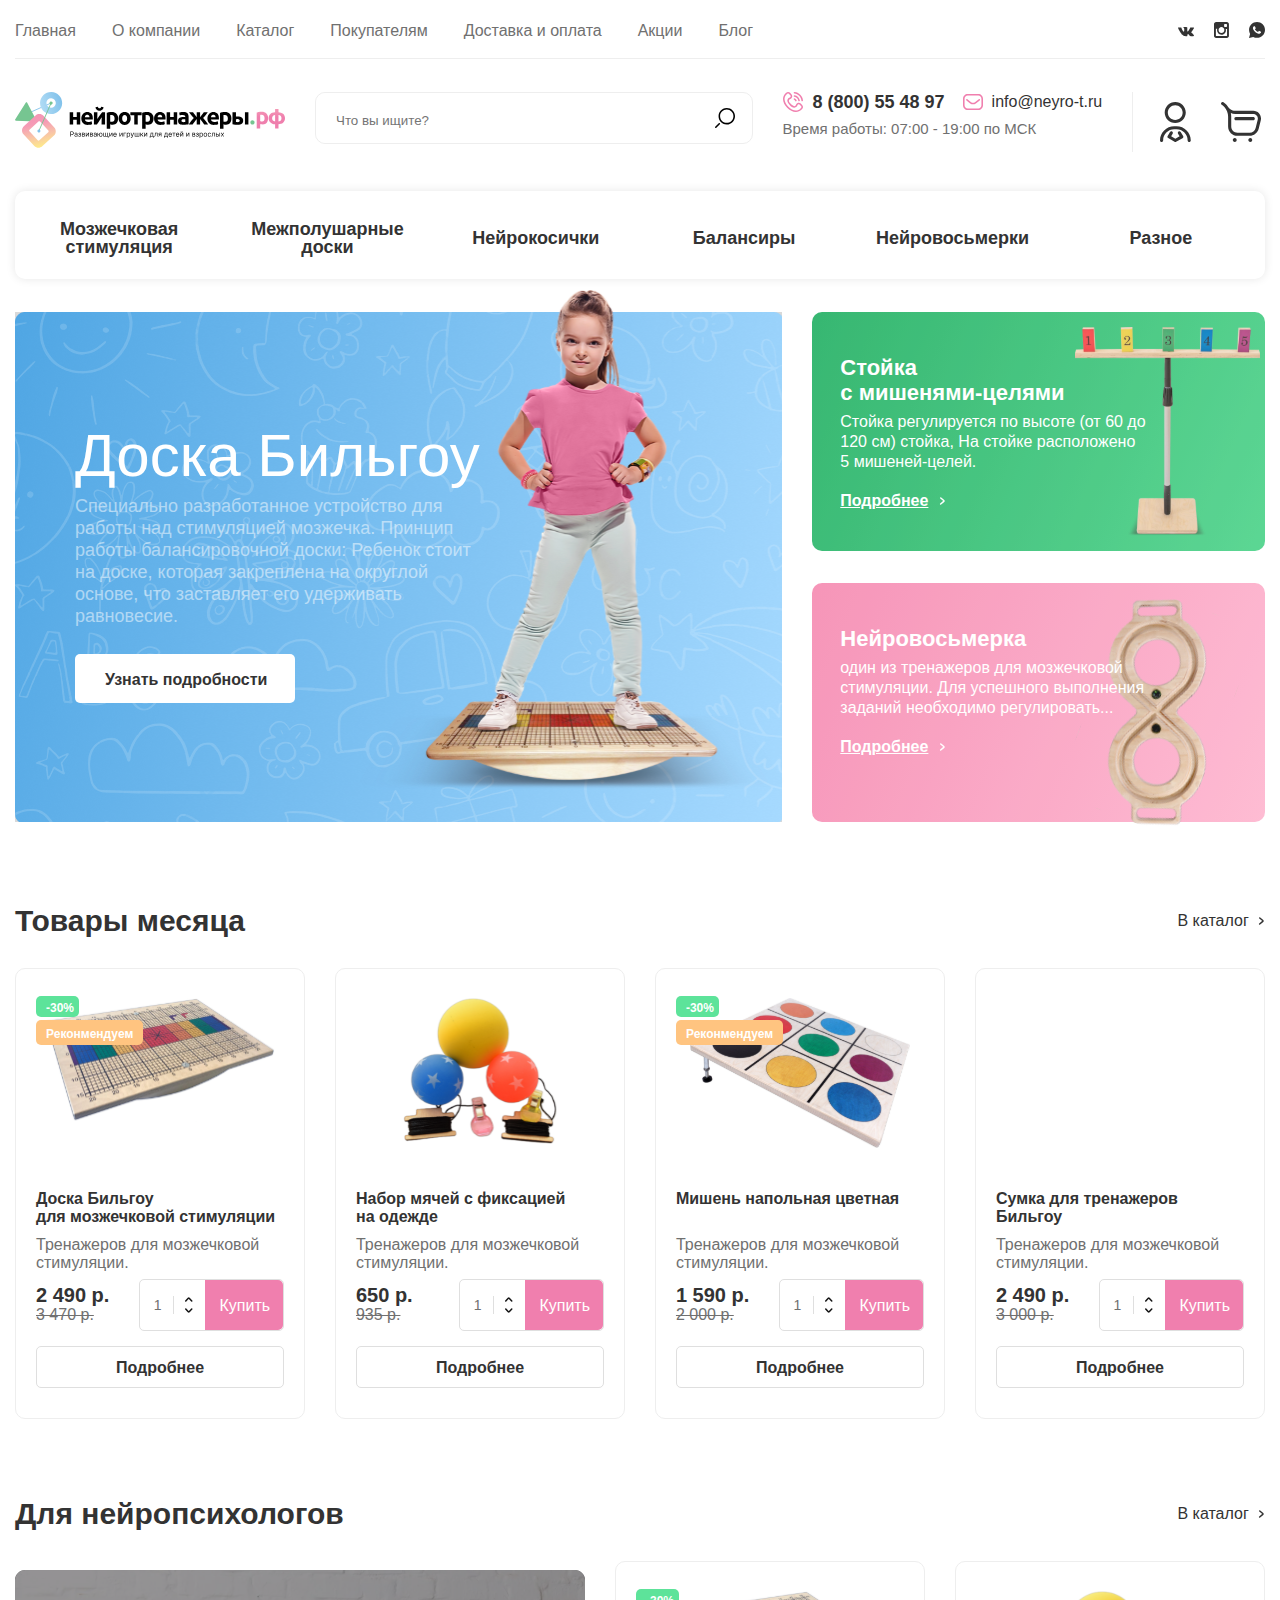
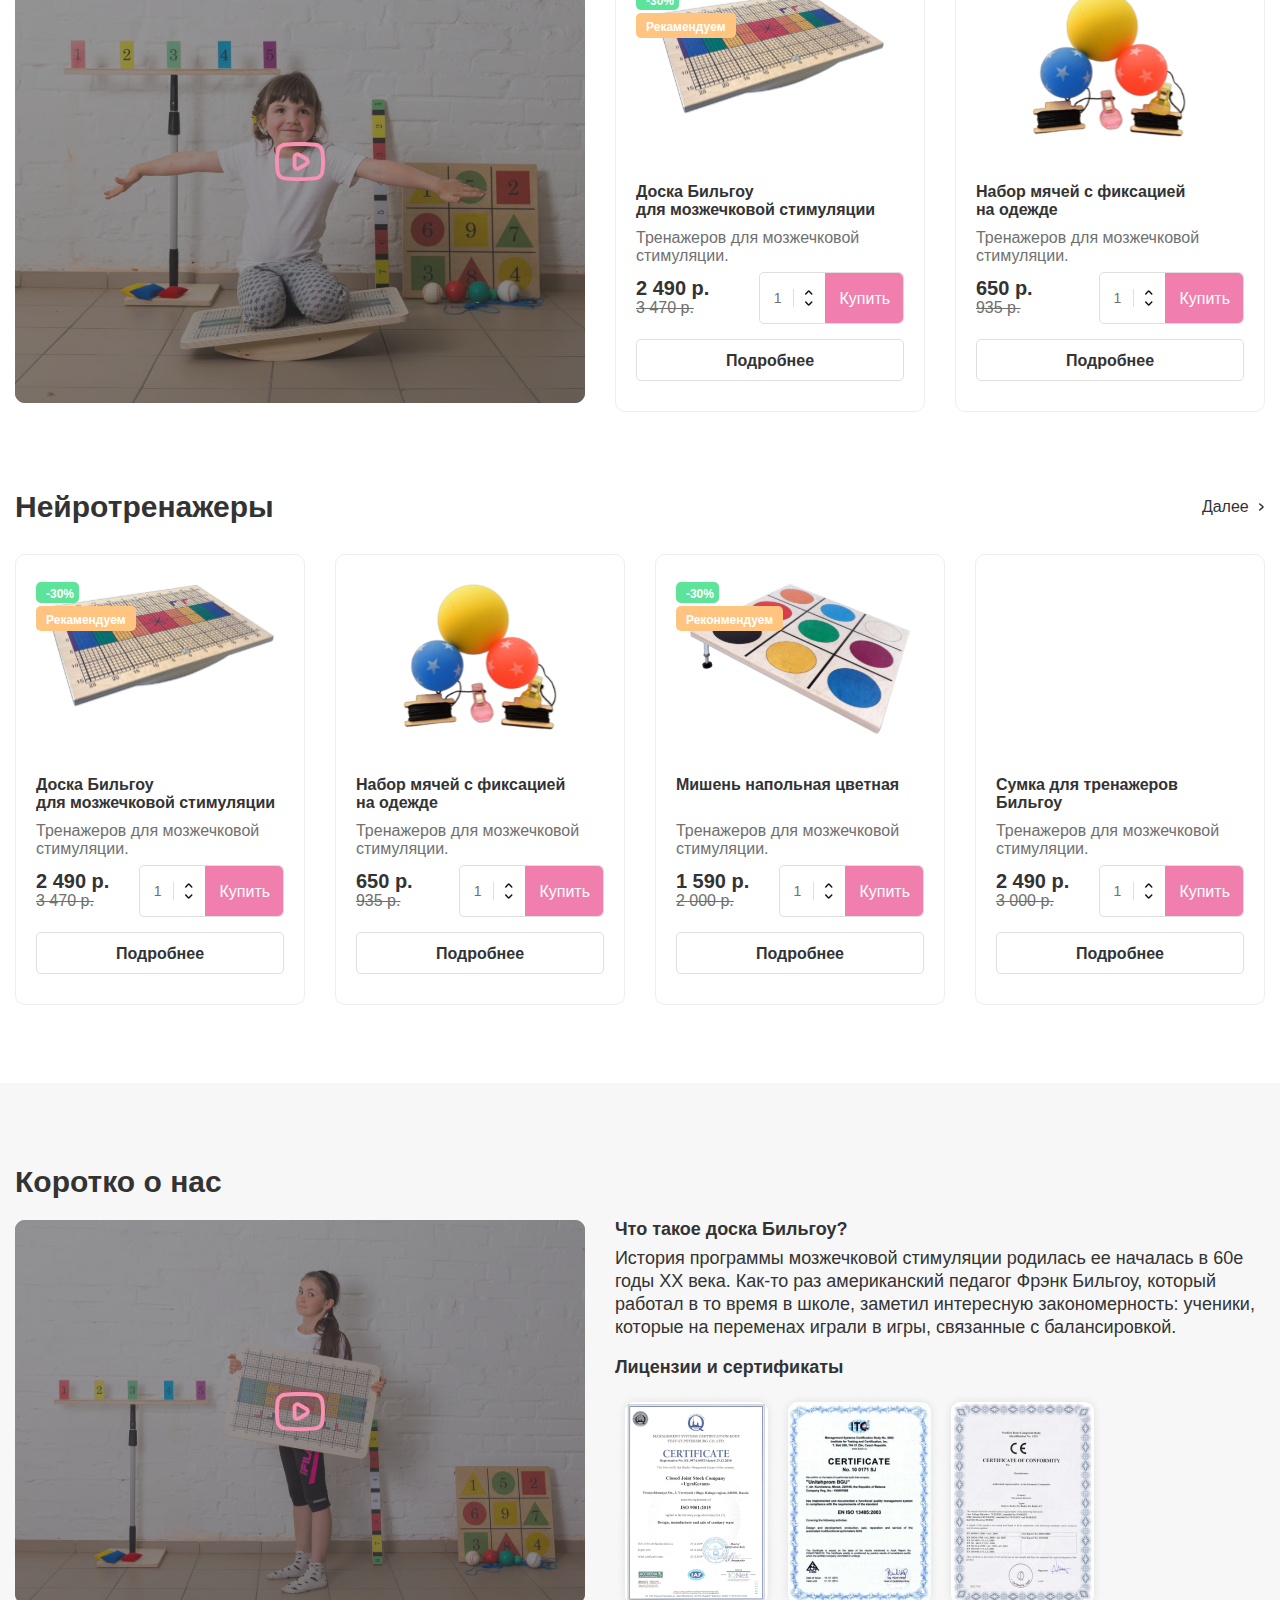
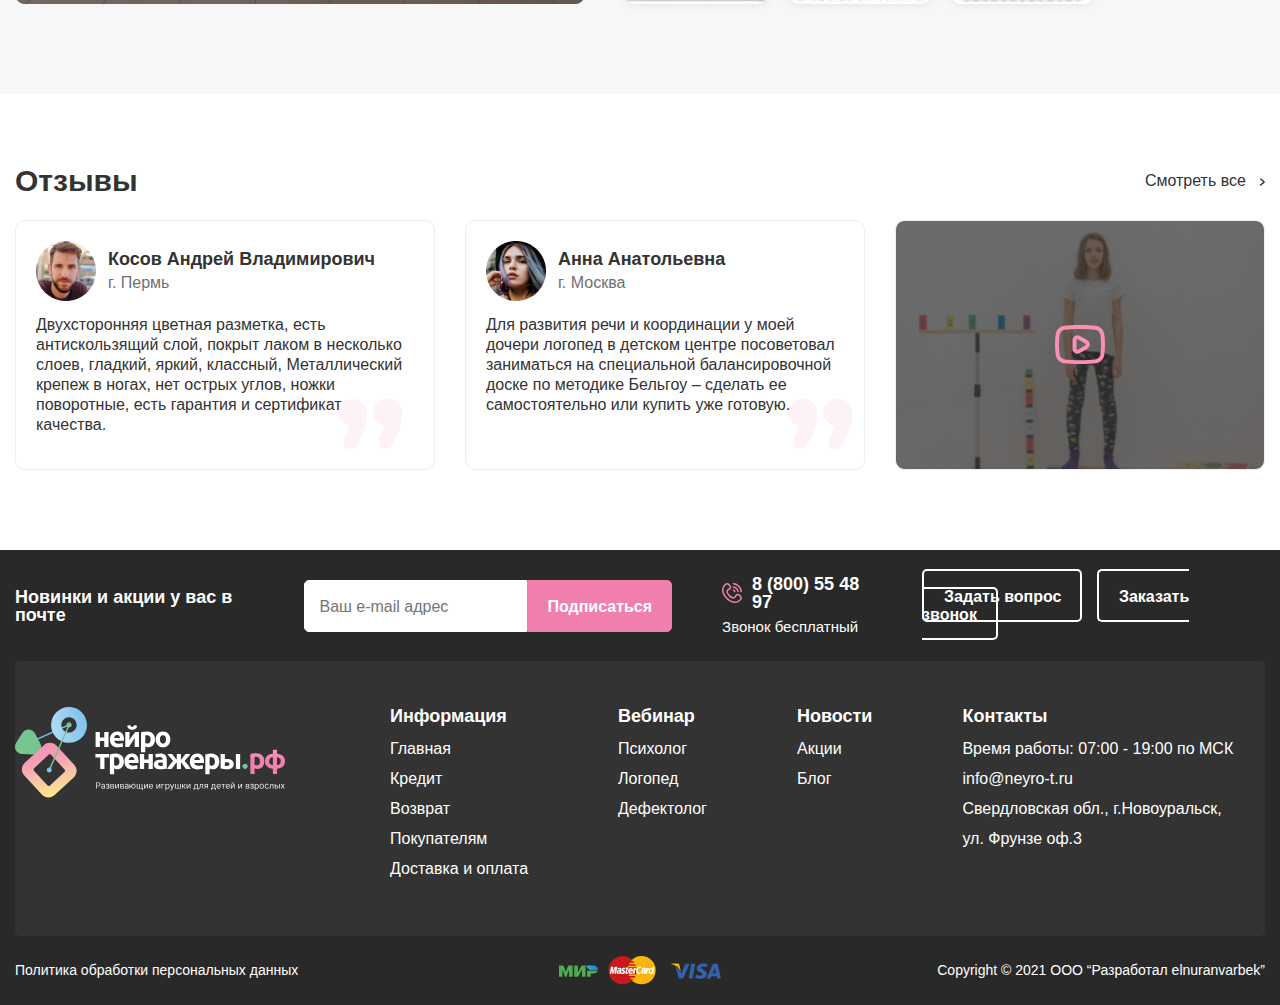
==== index.html @ 64bfbf93 "first commit" ====
<!DOCTYPE html>
<html lang="ru">
<head>
    <meta charset="UTF-8">
    <meta http-equiv="X-UA-Compatible" content="IE=edge">
    <meta name="viewport" content="width=device-width, initial-scale=1.0">
    <title>Нейротренажеры.рф</title>
    <link rel="stylesheet" href="style/style.css">
</head>
<body>
    <header class="header" id="header">
        <div class="container">
            <div class="main-header">
                <img src="img/logo.svg" alt="Logo" class="logo-media">
                <ul class="header-navigation__items">
                     <div class="media-hamburger">
                        <nav class="navbar">  
                            <div class="ham" >  
                                <span class="bar1"></span>  
                                <span class="bar2"></span>  
                                <span class="bar3"></span>  
                            </div>  
                            <ul class="nav-sub">  
                                <div class="nav-sub__blog">
                                    <li class="list-item"><a href="#" class="nav-link">Главная</a></li>  
                                    <li class="list-item"><a href="#" class="nav-link">О компании</a></li>  
                                    <li class="list-item"><a href="#" class="nav-link">Каталог</a></li>  
                                    <li class="list-item"><a href="#" class="nav-link">Покупателям</a></li>  
                                    <li class="list-item"><a href="#" class="nav-link">Доставка и оплата</a></li>  
                                    <li class="list-item"><a href="#" class="nav-link">Акции</a></li>  
                                    <li class="list-item"><a href="#" class="nav-link">Блог</a></li>  
                                    <div class="header-icons__media">
                                        <a href="https://vk.com/azatbek3" class="vk"><img src="img/vk.svg" alt="vk"></a>
                                        <a href="https://instagram.com/dev.elnur" class="instagram"><img src="img/instagram.svg" alt="instagram"></a>
                                        <a href="https:/whatsap.com/+998998917945" class="whatsap" id="last-blog"><img src="img/whatsap.svg" alt="whatsap"></a>
                                    </div>
                                </div>
                            </ul>  
                       </nav>  
                     </div>
                    <li class="header-navigation__item"><a href="#" class="header-navigation__link">Главная</a></li>
                    <li class="header-navigation__item"><a href="#" class="header-navigation__link">О компании</a></li>
                    <li class="header-navigation__item"><a href="#" class="header-navigation__link">Каталог</a></li>
                    <li class="header-navigation__item"><a href="#" class="header-navigation__link">Покупателям</a></li>
                    <li class="header-navigation__item"><a href="#" class="header-navigation__link">Доставка и оплата</a></li>
                    <li class="header-navigation__item"><a href="#" class="header-navigation__link">Акции</a></li>
                    <li class="header-navigation__item" id="last-blog"><a href="#" class="header-navigation__link">Блог</a></li>
                </ul>
                <div class="header-icons">
                    <a href="https://vk.com/azatbek3" class="vk"><img src="img/vk.svg" alt="vk"></a>
                    <a href="https://instagram.com/dev.elnur" class="instagram"><img src="img/instagram.svg" alt="instagram"></a>
                    <a href="https:/whatsap.com/+998998917945" class="whatsap" id="last-blog"><img src="img/whatsap.svg" alt="whatsap"></a>
                </div>
            </div>
            <div class="subtitle-header">
                <div class="header-logo">
                    <img src="img/logo.svg" alt="Logo">
                </div>
                <div class="search">
                    <form class="header-search">
                        <input name="q" type="text" placeholder="Что вы ищите?" class="header-search-input">
                        <img src="img/search-logo.svg" alt="search">
                    </form>
                </div>
                <div class="header-contacts">
                    <div class="header-contacts__contact">
                        <img src="img/phone-icon.svg" alt="phone">
                        <h3 class="contacts-title">8 (800) 55 48 97</h3>
                        <img src="img/messageicon.svg" alt="message" class="display-none">
                        <h5 class="contacts-email">info@neyro-t.ru</h5>
                    </div>
                    <div class="header-contacts__watch">
                        <h5 class="header-watch__title"><span>Время работы:</span> 07:00 - 19:00 по МСК</h5>
                    </div>
                </div>
                <div class="notification">
                    <a href="search-media/index.html" class="search-media__smartphone"><img src="img/search-icon__media.svg" alt="search"></a>
                    <img src="img/user-media.svg" alt="user" class="user-media">
                    <img src="img/corzina-media.svg" alt="basket" class="corzina-media">
                    <img src="img/user.svg" alt="user" class="user">
                    <img src="img/basket.svg" alt="basket" class="basket">
                </div>
            </div>
            <div class="header-btn">
                <a href="catalog/index.html" class="header-blog__btn-media">Каталог продукции</a>
                <a href="#" class="header-blog__btn">Мозжечковая стимуляция</a>
                <a href="#" class="header-blog__btn">Межполушарные доски</a>
                <a href="#" class="header-blog__btn">Нейрокосички</a>
                <a href="#" class="header-blog__btn">Балансиры</a>
                <a href="#" class="header-blog__btn">Нейровосьмерки</a>
                <a href="#" class="header-blog__btn" id="last-blog">Разное</a>
            </div>
        </div>
    </header>
    <section class="advice-section">
        <div class="container">
            <div class="main-advice">
                <div class="advice-blog__main">
                    <div class="advice-info">
                        <h1 class="advice-info__title">Доска <span>Бильгоу</span></h1>
                        <p class="advice-info__subtitle">Cпециально разработанное устройство для работы над стимуляцией мозжечка. Принцип работы балансировочной доски: Ребенок стоит на доске, которая закреплена на округлой основе, что заставляет его удерживать равновесие.</p>
                        <div class="girl-media">
                            <img src="img/girl 5.svg" alt="" class="girl-media__img">
                        </div>
                        <a href="#" class="advice-btn">Узнать подробности</a>
                        <img src="img/girl 5.svg" alt="girl" class="girl">
                    </div>
                </div>
                <div class="last-radio">
                    <input type="radio" name="blog" class="radio">
                    <input type="radio" name="blog" class="radio">
                    <input type="radio" name="blog" class="radio">
                </div>
                <div class="advice-blog-right">
                    <div class="advice-blog" id="main-blog">
                        <div class="advice-blog__info">
                            <h1 class="advice-item">Стойка <br> с мишенями-целями</h1>
                            <p class="advice-subitem">Стойка регулируется по высоте (от 60 до 120 см) стойка, <span>На стойке расположено 5 мишеней-целей. </span></p>
                            <a href="#" class="advice-blog__link">Подробнее <img src="img/arrow-right.svg" alt=""></a>
                        </div>
                        <div class="advice-image__blog" id="advice-blog__image-1">
                            <img src="img/prod 1.svg" alt="" class="advice-image">
                        </div>
                    </div>
                    <div class="advice-blog" id="pink">
                        <div class="advice-blog__info">
                            <h1 class="advice-item">Нейровосьмерка</h1>
                            <p class="advice-subitem">один из тренажеров для мозжечковой стимуляции.  Для успешного выполнения <span>заданий необходимо регулировать</span>...</p>
                            <a href="#" class="advice-blog__link">Подробнее <img src="img/arrow-right.svg" alt=""></a>
                        </div>
                        <div class="advice-image__blog">
                            <img src="img/prod 2.svg" alt="" class="advice-image">
                        </div>
                    </div>
                </div>
            </div>
        </div>
    </section>
    <section class="goods-section">
        <div class="container">
            <div class="goods-title">
                <h1 class="goods-subtitle">Товары месяца</h1>
                <div class="goods-btn__blog">
                    <a href="#" class="goods-btn display-none">В каталог <img src="img/arrow-right__black.svg" alt=""></a>
                    <a href="#" class="goods-btn goods-btn__media" id="title-blog">Еще <img src="img/arrow-right__black.svg" alt=""></a>
                </div>
            </div>
            <div class="main-goods">
                <div class="goods-blog">
                    <div class="goods-btn__blog">
                        <a href="#" class="btn-blog">-30%</a>
                        <a href="#" class="btn-blog__orange">Реконмендуем</a>
                    </div>
                    <div class="main-image__blog">
                        <img src="img/image 1.svg" alt="" class="main-image">
                    </div>
                    <h3 class="goods-blog__title">Доска Бильгоу <br> для мозжечковой стимуляции</h3>
                    <p class="goods-blog__subtitle">Тренажеров для мозжечковой стимуляции.</p>
                    <div class="price-blog">
                        <h3 class="prive-title display-none">2 490 р. <br> <span>3 470 р.</span></h3>
                        <div class="price">
                            <h4 class="price-number">1</h4>
                            <img src="img/arrow-top-down.svg" alt="">
                            <a href="#" class="price-btn">Купить</a>
                        </div>
                    </div>
                    <a href="#" class="btn-last__price">Подробнее</a>
                </div>
                <div class="goods-blog" id="last-blog-media__smartphone">
                    <div class="main-image__blog">
                        <img src="img/image 2.svg" alt="" class="main-image">
                    </div>
                    <h3 class="goods-blog__title">Набор мячей с фиксацией <br> на одежде</h3>
                    <p class="goods-blog__subtitle">Тренажеров для мозжечковой стимуляции.</p>
                    <div class="price-blog">
                        <h3 class="prive-title display-none">650 р. <br> <span>935 р.</span></h3>
                        <div class="price">
                            <h4 class="price-number">1</h4>
                            <img src="img/arrow-top-down.svg" alt="">
                            <a href="#" class="price-btn">Купить</a>
                        </div>
                    </div>
                    <a href="#" class="btn-last__price">Подробнее</a>
                </div>
                <div class="goods-blog display-none__media" id="last-blog-media">
                    <div class="goods-btn__blog">
                        <a href="#" class="btn-blog">-30%</a>
                        <a href="#" class="btn-blog__orange">Реконмендуем</a>
                    </div>
                    <div class="main-image__blog">
                        <img src="img/image 3.svg" alt="" class="main-image">
                    </div>
                    <h3 class="goods-blog__title" id="title-blog">Мишень напольная цветная</h3>
                    <p class="goods-blog__subtitle">Тренажеров для мозжечковой стимуляции.</p>
                    <div class="price-blog">
                        <h3 class="prive-title">1 590 р. <br> <span>2 000 р.</span></h3>
                        <div class="price">
                            <h4 class="price-number">1</h4>
                            <img src="img/arrow-top-down.svg" alt="">
                            <a href="#" class="price-btn">Купить</a>
                        </div>
                    </div>
                    <a href="#" class="btn-last__price">Подробнее</a>
                </div>
                <div class="goods-blog display-none" id="last-blog">
                    <div class="main-image__blog">
                        <img src="img/image 4.svg" alt="" class="main-image">
                    </div>
                    <h3 class="goods-blog__title">Сумка для тренажеров Бильгоу</h3>
                    <p class="goods-blog__subtitle">Тренажеров для мозжечковой стимуляции.</p>
                    <div class="price-blog">
                        <h3 class="prive-title">2 490 р. <br> <span>3 000 р.</span></h3>
                        <div class="price">
                            <h4 class="price-number">1</h4>
                            <img src="img/arrow-top-down.svg" alt="">
                            <a href="#" class="price-btn">Купить</a>
                        </div>
                    </div>
                    <a href="#" class="btn-last__price">Подробнее</a>
                </div>
            </div>
        </div>
    </section>
    <section class="blog-section">
        <div class="container">
            <div class="goods-title">
                <h1 class="goods-subtitle">Для нейропсихологов</h1>
                <div class="goods-btn__blog">
                    <a href="#" class="goods-btn">В каталог <img src="img/arrow-right__black.svg" alt=""></a>
                </div>
            </div>
            <div class="main-blog">
                <img src="img/Видео.svg" alt="neuropsycholog" class="neuropsycholog">
                <img src="img/neuropsicholog-media.svg" alt="" class="neuropsycholg-media">
                <div class="goods-blog">
                    <div class="goods-btn__blog">
                        <a href="#" class="btn-blog">-30%</a>
                        <a href="#" class="btn-blog__orange">Рекамендуем</a>
                    </div>
                    <div class="main-image__blog">
                        <img src="img/image 1.svg" alt="" class="main-image">
                    </div>
                    <h3 class="goods-blog__title">Доска Бильгоу <br> для мозжечковой стимуляции</h3>
                    <p class="goods-blog__subtitle">Тренажеров для мозжечковой стимуляции.</p>
                    <div class="price-blog">
                        <h3 class="prive-title">2 490 р. <br> <span>3 470 р.</span></h3>
                        <div class="price">
                            <h4 class="price-number">1</h4>
                            <img src="img/arrow-top-down.svg" alt="">
                            <a href="#" class="price-btn">Купить</a>
                        </div>
                    </div>
                    <a href="#" class="btn-last__price">Подробнее</a>
                </div>
                <div class="goods-blog display-none" id="last-blog">
                    <div class="main-image__blog">
                        <img src="img/image 2.svg" alt="" class="main-image">
                    </div>
                    <h3 class="goods-blog__title">Набор мячей с фиксацией <br> на одежде</h3>
                    <p class="goods-blog__subtitle">Тренажеров для мозжечковой стимуляции.</p>
                    <div class="price-blog">
                        <h3 class="prive-title">650 р. <br> <span>935 р.</span></h3>
                        <div class="price">
                            <h4 class="price-number">1</h4>
                            <img src="img/arrow-top-down.svg" alt="">
                            <a href="#" class="price-btn">Купить</a>
                        </div>
                    </div>
                    <a href="#" class="btn-last__price">Подробнее</a>
                </div>
            </div>
        </div>
    </section>
    <section class="goods-section">
        <div class="container">
            <div class="goods-title">
                <h1 class="goods-subtitle">Нейротренажеры</h1>
                <div class="goods-btn__blog">
                    <a href="#" class="goods-btn">Далее <img src="img/arrow-right__black.svg" alt=""></a>
                </div>
            </div>
            <div class="main-goods">
                <div class="goods-blog">
                    <div class="goods-btn__blog">
                        <a href="#" class="btn-blog">-30%</a>
                        <a href="#" class="btn-blog__orange">Рекамендуем</a>
                    </div>
                    <div class="main-image__blog">
                        <img src="img/image 1.svg" alt="" class="main-image">
                    </div>
                    <h3 class="goods-blog__title">Доска Бильгоу <br> для мозжечковой стимуляции</h3>
                    <p class="goods-blog__subtitle">Тренажеров для мозжечковой стимуляции.</p>
                    <div class="price-blog">
                        <h3 class="prive-title">2 490 р. <br> <span>3 470 р.</span></h3>
                        <div class="price">
                            <h4 class="price-number">1</h4>
                            <img src="img/arrow-top-down.svg" alt="">
                            <a href="#" class="price-btn">Купить</a>
                        </div>
                    </div>
                    <a href="#" class="btn-last__price">Подробнее</a>
                </div>
                <div class="goods-blog" id="last-blog-media__smartphone">
                    <div class="main-image__blog">
                        <img src="img/image 2.svg" alt="" class="main-image">
                    </div>
                    <h3 class="goods-blog__title">Набор мячей с фиксацией <br> на одежде</h3>
                    <p class="goods-blog__subtitle">Тренажеров для мозжечковой стимуляции.</p>
                    <div class="price-blog">
                        <h3 class="prive-title">650 р. <br> <span>935 р.</span></h3>
                        <div class="price">
                            <h4 class="price-number">1</h4>
                            <img src="img/arrow-top-down.svg" alt="">
                            <a href="#" class="price-btn">Купить</a>
                        </div>
                    </div>
                    <a href="#" class="btn-last__price">Подробнее</a>
                </div>
                <div class="goods-blog" id="display-none__media">
                    <div class="goods-btn__blog">
                        <a href="#" class="btn-blog">-30%</a>
                        <a href="#" class="btn-blog__orange">Реконмендуем</a>
                    </div>
                    <div class="main-image__blog">
                        <img src="img/image 3.svg" alt="" class="main-image">
                    </div>
                    <h3 class="goods-blog__title" id="title-blog">Мишень напольная цветная</h3>
                    <p class="goods-blog__subtitle">Тренажеров для мозжечковой стимуляции.</p>
                    <div class="price-blog">
                        <h3 class="prive-title">1 590 р. <br> <span>2 000 р.</span></h3>
                        <div class="price">
                            <h4 class="price-number">1</h4>
                            <img src="img/arrow-top-down.svg" alt="">
                            <a href="#" class="price-btn">Купить</a>
                        </div>
                    </div>
                    <a href="#" class="btn-last__price">Подробнее</a>
                </div>
                <div class="goods-blog display-none" id="last-blog">
                    <div class="main-image__blog">
                        <img src="img/image 4.svg" alt="" class="main-image">
                    </div>
                    <h3 class="goods-blog__title">Сумка для тренажеров Бильгоу</h3>
                    <p class="goods-blog__subtitle">Тренажеров для мозжечковой стимуляции.</p>
                    <div class="price-blog">
                        <h3 class="prive-title">2 490 р. <br> <span>3 000 р.</span></h3>
                        <div class="price">
                            <h4 class="price-number">1</h4>
                            <img src="img/arrow-top-down.svg" alt="">
                            <a href="#" class="price-btn">Купить</a>
                        </div>
                    </div>
                    <a href="#" class="btn-last__price">Подробнее</a>
                </div>
            </div>
        </div>
    </section>
    <section class="about-me-section">
        <div class="container">
            <h1 class="about-me__main-title">Коротко о нас</h1>
            <div class="main-about__me">
                <div class="about-me__image">
                    <img src="img/Видео-about__me.svg" alt="" class="display-desctop">
                    <img src="img/Видео-media.svg" alt="" class="display-desctop desplay-media">
                </div>
                <div class="about-me__info">
                    <h3 class="about-me__title">Что такое доска Бильгоу?</h3>
                    <p class="about-me__subtitle">История программы мозжечковой стимуляции родилась ее началась в 60е годы XX века. Как-то раз американский педагог Фрэнк Бильгоу, который работал в то время в школе<span>, заметил интересную закономерность: ученики, которые на переменах играли в игры, связанные с балансировкой.</span></p>
                    <h3 class="about-me__title">Лицензии и cертификаты</h3>
                    <div class="about-me__info-image">
                        <img src="img/CERTIFICATE-1.png" alt="CERTIFICATE" class="certificat">
                        <img src="img/CERTIFICATE-2.png" alt="CERTIFICATE" class="certificat">
                        <img src="img/CERTIFICATE-3.png" alt="CERTIFICATE" class="certificat">
                    </div>
                </div>
            </div>
        </div>
    </section>
    <section class="reviews-section">
        <div class="container">
            <div class="reviews-title">
                <h1 class="reviews-main__title">Отзывы</h1>
                <div class="reviews-blog__btn"><a href="#" class="reviews-btn">Смотреть все <img src="img/arrow-right__black.svg" alt=""></a></div>
            </div>
            <div class="main-reviews">
                <div class="reviews">
                    <div class="reviews-user">
                        <div class="main-user">
                            <img src="img/Косов.png" alt="">
                            <div class="reviews-info">
                                <h3 class="reviews-user__title">Косов Андрей Владимирович</h3>
                                <h5 class="reviews-user__subtitle">г. Пермь</h5>
                            </div>
                        </div>
                        <p class="paragraph-subtitle">Двухсторонняя цветная разметка, есть антискользящий слой, покрыт лаком в несколько слоев, гладкий, яркий, классный, Металлический крепеж в ногах, нет острых углов, ножки поворотные, есть гарантия и сертификат качества.</p>
                    </div>
                </div>
                <div class="reviews display-none" id="display-none__media">
                    <div class="reviews-user">
                        <div class="main-user">
                            <img src="img/Анна.png" alt="">
                            <div class="reviews-info">
                                <h3 class="reviews-user__title">Анна Анатольевна</h3>
                                <h5 class="reviews-user__subtitle">г. Москва</h5>
                            </div>
                        </div>
                        <p class="paragraph-subtitle">Для развития речи и координации у моей дочери логопед в детском центре посоветовал заниматься на специальной балансировочной доске по методике Бельгоу – сделать ее самостоятельно или купить уже готовую.</p>
                    </div>
                </div>
                <img src="img/reviews.svg" alt="Neurologist" class="display-none__media">
            </div>
        </div>
    </section>
    <footer class="footer">
        <div class="container">
            <div class="footer-register">
                <h3 class="footer-register__title">Новинки и акции у вас в почте</h3>
                <form class="footer-register__form">
                    <input type="email" placeholder="Ваш e-mail адрес" class="footer-register__input">
                    <a href="https:/instagram.com/dev.elnur" class="form-btn">Подписаться</a>
                </form>
                <div class="footer-register__telephone-number">
                    <div class="main-footer__telephone">
                        <div class="telephone">
                            <img src="img/telephone.svg" alt="" class="telephone-icon">
                            <h3 class="telephone-number">8 (800) 55 48 97</h3>
                        </div>
                        <h5 class="telephone-title">Звонок бесплатный</h5>
                    </div>
                </div>
                <form class="footer-register__form-media">
                    <input type="email" placeholder="Ваш e-mail адрес" class="footer-register__input">
                    <a href="https:/instagram.com/dev.elnur" class="form-btn">Подписаться</a>
                </form>
                <div class="footer-register__btn">
                    <a href="https://t.me/elnuranvarbek" class="footer-btn">Задать вопрос</a>
                    <a href="#" class="footer-btn last-footer__btn" id="last-blog">Заказать звонок</a>
                </div>
            </div>
            <div class="main-footer">
                <div class="footer-logo">
                    <img src="img/Лого.svg" alt="">
                </div>
                <div class="footer-blog">
                    <h3 class="footer-blog__title">Информация</h3>
                    <ul class="footer-navigation__items">
                        <li class="footer-navigatoin__item"><a href="#" class="footer-navigation__link">Главная</a></li>
                        <li class="footer-navigatoin__item"><a href="#" class="footer-navigation__link">Кредит</a></li>
                        <li class="footer-navigatoin__item"><a href="#" class="footer-navigation__link">Возврат</a></li>
                        <li class="footer-navigatoin__item"><a href="#" class="footer-navigation__link">Покупателям</a></li>
                        <li class="footer-navigatoin__item"><a href="#" class="footer-navigation__link">Доставка и оплата</a></li>
                    </ul>
                </div>
                <div class="footer-blog">
                    <h3 class="footer-blog__title">Вебинар</h3>
                    <ul class="footer-navigation__items">
                        <li class="footer-navigatoin__item"><a href="#" class="footer-navigation__link">Психолог</a></li>
                        <li class="footer-navigatoin__item"><a href="#" class="footer-navigation__link">Логопед</a></li>
                        <li class="footer-navigatoin__item"><a href="#" class="footer-navigation__link">Дефектолог</a></li>
                    </ul>
                </div>
                <div class="footer-blog">
                    <h3 class="footer-blog__title">Новости</h3>
                    <ul class="footer-navigation__items">
                        <li class="footer-navigatoin__item"><a href="#" class="footer-navigation__link">Акции</a></li>
                        <li class="footer-navigatoin__item"><a href="#" class="footer-navigation__link">Блог</a></li>
                    </ul>
                </div>
                <div class="footer-blog" id="last-blog">
                    <h3 class="footer-blog__title">Контакты</h3>
                    <ul class="footer-navigation__items">
                        <li class="footer-navigatoin__item"><a href="#" class="footer-navigation__link">Время работы: 07:00 - 19:00 по МСК</a></li>
                        <li class="footer-navigatoin__item"><a href="https://xn--80ajabep0adhtbft7k.xn--p1ai/" class="footer-navigation__link">info@neyro-t.ru</a></li>
                        <li class="footer-navigatoin__item"><a href="#" class="footer-navigation__link">Свердловская обл., г.Новоуральск, <br>ул. Фрунзе оф.3</a></li>
                        <div class="footer-icons">
                            <a href="https://vk.com/azatbek3" class="vk"><img src="img/vk.svg" alt="vk"></a>
                            <a href="https://instagram.com/dev.elnur" class="instagram"><img src="img/instagram.svg" alt="instagram"></a>
                            <a href="https:/whatsap.com/+998998917945" class="whatsap" id="last-blog"><img src="img/whatsap.svg" alt="whatsap"></a>
                        </div>
                    </ul>
                </div>
            </div>
            <div class="last-footer">
                <h3 class="last-footer__title">Политика обработки персональных данных</h3>
                <div class="last-footer__cards">
                    <img src="img/mir.svg" alt="МИР">
                    <img src="img/master card.svg" alt="MasterCard" class="card">
                    <img src="img/visa.svg" alt="VISA">
                </div>
                <h3 class="last-footer__title" id="right">Copyright &copy; 2021 ООО “Разработал elnuranvarbek”</h3>
            </div>
        </div>
    </footer>
    <script src="script/script.js"></script>
</body>
</html>
---- style/style.css ----
@charset "UTF-8";
body {
  font-family: 'Blogger Sans', sans-serif;
}

* {
  padding: 0;
  margin: 0;
  -webkit-box-sizing: border-box;
          box-sizing: border-box;
  scroll-behavior: smooth;
}

.container {
  max-width: 1250px;
  margin: auto;
}

#last-blog {
  margin-right: 0;
}

#right {
  text-align: right;
  -webkit-box-pack: end;
      -ms-flex-pack: end;
          justify-content: flex-end;
}

.header {
  padding-top: 22px;
}

.header .main-header {
  display: -webkit-box;
  display: -ms-flexbox;
  display: flex;
  border-bottom: 1px solid #EEEEEE;
  padding-bottom: 16px;
}

.header .main-header .logo-media {
  display: none;
}

.header .main-header .header-navigation__items {
  width: 70%;
  display: -webkit-box;
  display: -ms-flexbox;
  display: flex;
}

.header .main-header .header-navigation__items .media-hamburger {
  display: none;
  z-index: 9999;
}

.header .main-header .header-navigation__items .media-hamburger .navbar {
  display: -webkit-box;
  display: -ms-flexbox;
  display: flex;
  top: 0;
  height: 10vh;
  -webkit-box-pack: justify;
      -ms-flex-pack: justify;
          justify-content: space-between;
  -webkit-box-align: center;
      -ms-flex-align: center;
          align-items: center;
  background: #fff;
}

.header .main-header .header-navigation__items .media-hamburger .navbar .ham {
  display: none;
  padding: 5px;
  cursor: pointer;
  z-index: 9999;
  text-align: right;
}

.header .main-header .header-navigation__items .media-hamburger .navbar .ham .bar1, .header .main-header .header-navigation__items .media-hamburger .navbar .ham .bar2 {
  display: block;
  width: 35px;
  height: 3px;
  margin: 5px auto;
  background-color: #101010;
  border-radius: 50px;
  -webkit-transition: 0.4s;
  transition: 0.4s;
  z-index: 9999;
}

.header .main-header .header-navigation__items .media-hamburger .navbar .ham .bar3 {
  display: block;
  width: 35px;
  height: 3px;
  margin: 5px auto;
  background-color: #101010;
  border-radius: 20px;
  z-index: 9999;
  -webkit-transition: 0.4s;
  transition: 0.4s;
}

.header .main-header .header-navigation__items .media-hamburger .navbar .nav-sub {
  display: -webkit-box;
  display: -ms-flexbox;
  display: flex;
  -webkit-box-pack: justify;
      -ms-flex-pack: justify;
          justify-content: space-between;
}

.header .main-header .header-navigation__items .media-hamburger .navbar .nav-sub .nav-sub__blog {
  padding-top: 98vh;
  padding-left: 30px;
}

.header .main-header .header-navigation__items .media-hamburger .navbar .nav-sub .nav-sub__blog .list-item {
  margin-bottom: 15px;
  list-style: none;
}

.header .main-header .header-navigation__items .media-hamburger .navbar .nav-sub .nav-sub__blog .list-item .nav-link {
  font-weight: 400;
  font-size: 18px;
  text-decoration: none;
  color: #333;
}

.header .main-header .header-navigation__items .header-navigation__item {
  list-style: none;
  margin-right: 36px;
}

.header .main-header .header-navigation__items .header-navigation__item .header-navigation__link {
  text-decoration: none;
  font-weight: 400;
  font-size: 16px;
  line-height: 17px;
  -webkit-transition: all 0.3s ease 0s;
  transition: all 0.3s ease 0s;
  color: #707070;
}

.header .main-header .header-navigation__items .header-navigation__item .header-navigation__link:hover {
  text-decoration: underline;
  color: #F07FAE;
}

.header .main-header .header-icons {
  width: 32%;
  display: -webkit-box;
  display: -ms-flexbox;
  display: flex;
  -webkit-box-pack: end;
      -ms-flex-pack: end;
          justify-content: flex-end;
  -webkit-box-align: center;
      -ms-flex-align: center;
          align-items: center;
}

.header .main-header .header-icons a {
  margin-right: 20px;
}

.header .subtitle-header {
  padding-top: 33px;
  display: -webkit-box;
  display: -ms-flexbox;
  display: flex;
}

.header .subtitle-header .search {
  width: 35%;
  margin-left: 30px;
  cursor: pointer;
}

.header .subtitle-header .search .header-search {
  display: -webkit-box;
  display: -ms-flexbox;
  display: flex;
  -webkit-box-align: center;
      -ms-flex-align: center;
          align-items: center;
  padding: 0px 15px 0px 0px;
  background: #FFFFFF;
  border: 1px solid #EEEEEE;
  border-radius: 10px;
}

.header .subtitle-header .search .header-search .header-search-input {
  width: 95%;
  border: 1px solid #fff;
  height: 100%;
  padding-left: 19px;
  border-radius: 10px;
  padding-top: 19px;
  padding-bottom: 14px;
}

.header .subtitle-header .header-contacts {
  padding: 0 30px 0 30px;
  border-right: 1px solid #EEEEEE;
}

.header .subtitle-header .header-contacts .header-contacts__contact {
  display: -webkit-box;
  display: -ms-flexbox;
  display: flex;
  -webkit-box-align: center;
      -ms-flex-align: center;
          align-items: center;
  padding-bottom: 8px;
}

.header .subtitle-header .header-contacts .header-contacts__contact .contacts-title {
  font-weight: 700;
  font-size: 18px;
  margin-left: 10px;
  margin-right: 18px;
  line-height: 18px;
  color: #333;
}

.header .subtitle-header .header-contacts .header-contacts__contact .contacts-email {
  font-weight: 400;
  font-size: 16px;
  margin-left: 9px;
  line-height: 18px;
  color: #333;
}

.header .subtitle-header .header-contacts__watch {
  display: -webkit-box;
  display: -ms-flexbox;
  display: flex;
  -webkit-box-align: center;
      -ms-flex-align: center;
          align-items: center;
}

.header .subtitle-header .header-contacts__watch .header-watch__title {
  font-weight: 400;
  font-size: 15px;
  line-height: 18px;
  color: #707070;
}

.header .subtitle-header .notification {
  display: -webkit-box;
  display: -ms-flexbox;
  display: flex;
  -webkit-box-align: center;
      -ms-flex-align: center;
          align-items: center;
  padding-left: 27px;
}

.header .subtitle-header .notification .search-media__smartphone {
  display: none;
}

.header .subtitle-header .notification .user-media {
  display: none;
}

.header .subtitle-header .notification .corzina-media {
  display: none;
}

.header .subtitle-header .notification .user {
  margin-right: 30px;
}

.header .header-btn {
  width: 100%;
  display: -webkit-box;
  display: -ms-flexbox;
  display: flex;
  margin-top: 39px;
  background: #FFFFFF;
  cursor: pointer;
  -webkit-box-shadow: 0px 0px 10px rgba(0, 0, 0, 0.1);
          box-shadow: 0px 0px 10px rgba(0, 0, 0, 0.1);
  border-radius: 10px;
  -webkit-box-align: center;
      -ms-flex-align: center;
          align-items: center;
}

.header .header-btn .header-blog__btn-media {
  display: none;
}

.header .header-btn .header-blog__btn {
  font-weight: 700;
  font-size: 18px;
  text-align: center;
  text-decoration: none;
  line-height: 18px;
  padding-top: 29px;
  display: -webkit-box;
  display: -ms-flexbox;
  display: flex;
  -webkit-box-pack: center;
      -ms-flex-pack: center;
          justify-content: center;
  padding-bottom: 23px;
  width: 17%;
  -webkit-transition: all 0.5s ease 0s;
  transition: all 0.5s ease 0s;
  color: #333;
}

.header .header-btn .header-blog__btn:hover {
  color: #F07FAE;
}

.advice-section {
  padding-top: 33px;
  padding-bottom: 82px;
}

.advice-section .main-advice {
  display: -webkit-box;
  display: -ms-flexbox;
  display: flex;
}

.advice-section .main-advice .slider {
  display: none;
}

.advice-section .main-advice .advice-blog__main {
  width: 100%;
  height: 100%;
  display: -webkit-box;
  display: -ms-flexbox;
  display: flex;
  -webkit-box-align: center;
      -ms-flex-align: center;
          align-items: center;
  margin-right: 30px;
  background-image: url(../img/advice-background.png);
}

.advice-section .main-advice .advice-blog__main .advice-info {
  width: 100%;
  height: 100%;
  padding: 135px 0 133px 60px;
  left: 0;
}

.advice-section .main-advice .advice-blog__main .advice-info .advice-info__title {
  font-weight: 500;
  font-size: 60px;
  line-height: 18px;
  margin-bottom: 30px;
  color: #fff;
}

.advice-section .main-advice .advice-blog__main .advice-info .advice-info__subtitle {
  width: 59%;
  font-weight: 400;
  font-size: 18px;
  opacity: 50%;
  line-height: 22px;
  margin-bottom: 44px;
  color: #fff;
}

.advice-section .main-advice .advice-blog__main .advice-info .advice-btn {
  font-weight: 700;
  font-size: 16px;
  text-decoration: none;
  cursor: pointer;
  padding: 17px 28px 15px 30px;
  border-radius: 5px;
  z-index: 10;
  -webkit-transition: all 0.5s ease 0s;
  transition: all 0.5s ease 0s;
  background-color: #fff;
  color: #333;
}

.advice-section .main-advice .advice-blog__main .advice-info .girl-media {
  display: none;
}

.advice-section .main-advice .advice-blog__main .advice-info .advice-btn:hover {
  background-color: #dfdfdf;
  border-color: #dfdfdf;
}

.advice-section .main-advice .advice-blog__main .advice-info .girl {
  margin-top: -381px;
  position: absolute;
  z-index: 10;
  margin-left: 4.06rem;
}

.advice-section .main-advice .last-radio {
  display: none;
}

.advice-section .main-advice .advice-blog-right {
  width: 59%;
}

.advice-section .main-advice .advice-blog-right .advice-blog {
  width: 100%;
  height: 46.9%;
  display: -webkit-box;
  display: -ms-flexbox;
  display: flex;
  margin-bottom: 32px;
  background: linear-gradient(0deg, rgba(0, 141, 65, 0.2), rgba(0, 141, 65, 0.2)), linear-gradient(113.62deg, #2AB86B 0%, #5DE39A 97.37%);
  opacity: 0.9;
  -webkit-box-shadow: 0px 0px 20px rgba(255, 255, 255, 0.2);
          box-shadow: 0px 0px 20px rgba(255, 255, 255, 0.2);
  border-radius: 10px;
}

.advice-section .main-advice .advice-blog-right .advice-blog .advice-item {
  font-weight: 700;
  font-size: 22px;
  padding-top: 43px;
  padding-left: 28px;
  line-height: 25px;
  margin-bottom: 7px;
  color: #fff;
}

.advice-section .main-advice .advice-blog-right .advice-blog .advice-subitem {
  width: 74%;
  font-weight: 400;
  font-size: 16px;
  padding-left: 28px;
  line-height: 20px;
  color: #fff;
}

.advice-section .main-advice .advice-blog-right .advice-blog .advice-blog__link {
  display: -webkit-box;
  display: -ms-flexbox;
  display: flex;
  -webkit-box-align: center;
      -ms-flex-align: center;
          align-items: center;
  font-weight: 700;
  font-size: 16px;
  margin-top: 20px;
  margin-left: 28px;
  -webkit-transition: all 0.5s ease 0s;
  transition: all 0.5s ease 0s;
  line-height: 17.44px;
  color: #fff;
}

.advice-section .main-advice .advice-blog-right .advice-blog .advice-blog__link img {
  margin-left: 10.67px;
}

.advice-section .main-advice .advice-blog-right .advice-blog .advice-blog__link:hover {
  text-decoration: none;
}

.advice-section .main-advice .advice-blog-right .advice-blog .advice-blog__link:hover img {
  margin-left: 14px;
}

.advice-section .main-advice .advice-blog-right .advice-blog #advice-blog__image-1 {
  padding-top: 15px;
}

.advice-section .main-advice .advice-blog-right .advice-blog .advice-image__blog {
  position: absolute;
  width: 35%;
  z-index: -10;
  text-align: right;
}

.advice-section .main-advice .advice-blog-right #pink {
  background: linear-gradient(112.82deg, #F68AB1 0%, #FEB5CF 100%);
  opacity: 0.9;
  -webkit-box-shadow: 0px 0px 20px rgba(255, 255, 255, 0.2);
          box-shadow: 0px 0px 20px rgba(255, 255, 255, 0.2);
  border-radius: 10px;
}

.goods-section {
  padding-bottom: 78px;
}

.goods-section .goods-title {
  display: -webkit-box;
  display: -ms-flexbox;
  display: flex;
  -webkit-box-align: center;
      -ms-flex-align: center;
          align-items: center;
  padding-bottom: 30px;
}

.goods-section .goods-title .goods-subtitle {
  width: 80%;
  font-weight: 700;
  font-size: 30px;
  color: #333;
}

.goods-section .goods-title .goods-btn__blog {
  width: 19.9%;
}

.goods-section .goods-title .goods-btn__blog #title-blog {
  display: none;
}

.goods-section .goods-title .goods-btn__blog .goods-btn {
  text-decoration: none;
  -webkit-box-align: center;
      -ms-flex-align: center;
          align-items: center;
  -webkit-box-pack: end;
      -ms-flex-pack: end;
          justify-content: flex-end;
  display: -webkit-box;
  display: -ms-flexbox;
  display: flex;
  font-weight: 500;
  -ms-flex-preferred-size: 16px;
      flex-basis: 16px;
  line-height: 17.55px;
  color: #333;
}

.goods-section .goods-title .goods-btn__blog .goods-btn img {
  margin-left: 9px;
}

.goods-section .goods-title .goods-btn__blog:hover {
  text-decoration: underline;
}

.goods-section .main-goods {
  display: -webkit-box;
  display: -ms-flexbox;
  display: flex;
}

.goods-section .main-goods .goods-blog {
  padding: 29px 20px 20px 20px;
  margin-right: 1.87rem;
  background: #FFFFFF;
  border: 1px solid #EEEEEE;
  border-radius: 10px;
}

.goods-section .main-goods .goods-blog .goods-btn__blog {
  width: 8%;
  position: absolute;
}

.goods-section .main-goods .goods-blog .goods-btn__blog .btn-blog {
  font-weight: 700;
  font-size: 12px;
  line-height: 18px;
  text-decoration: none;
  padding: 5px 5px 2px 10px;
  border-radius: 5px;
  background: #5DE39A;
  color: #fff;
}

.goods-section .main-goods .goods-blog .goods-btn__blog .btn-blog__orange {
  font-weight: 700;
  font-size: 12px;
  line-height: 18px;
  margin-top: 3px;
  padding: 5px 10px 2px 10px;
  display: inline-block;
  background: #FFC480;
  text-decoration: none;
  border-radius: 5px;
  color: #fff;
}

.goods-section .main-goods .goods-blog .main-image__blog {
  height: 36%;
  text-align: center;
  margin-bottom: 48px;
}

.goods-section .main-goods .goods-blog .goods-blog__title {
  font-weight: 700;
  font-size: 16px;
  line-height: 18px;
  margin-bottom: 10px;
  color: #333;
}

.goods-section .main-goods .goods-blog #title-blog {
  margin-bottom: 1.75rem;
}

.goods-section .main-goods .goods-blog .goods-blog__subtitle {
  font-weight: 400;
  font-size: 16px;
  line-height: 18px;
  margin-bottom: 7px;
  color: #707070;
}

.goods-section .main-goods .goods-blog .price-blog {
  display: -webkit-box;
  display: -ms-flexbox;
  display: flex;
  -webkit-box-align: center;
      -ms-flex-align: center;
          align-items: center;
  padding-bottom: 15px;
}

.goods-section .main-goods .goods-blog .price-blog .prive-title {
  width: 33%;
  font-weight: 700;
  font-size: 20px;
  line-height: 18px;
  color: #333;
}

.goods-section .main-goods .goods-blog .price-blog .prive-title span {
  font-weight: 40;
  font-size: 16px;
  text-decoration: line-through;
  line-height: 18px;
  color: #707070;
}

.goods-section .main-goods .goods-blog .price-blog .price {
  display: -webkit-box;
  display: -ms-flexbox;
  display: flex;
  -webkit-box-align: center;
      -ms-flex-align: center;
          align-items: center;
  margin-left: 1.38rem;
  background: #FFFFFF;
  padding-left: 14px;
  border: 1px solid #DFDFDF;
  border-radius: 5px;
}

.goods-section .main-goods .goods-blog .price-blog .price .price-number {
  font-weight: 400;
  font-size: 14px;
  line-height: 18px;
  margin-right: 11px;
  padding-right: 12px;
  border-right: 1px solid #DFDFDF;
  color: #707070;
}

.goods-section .main-goods .goods-blog .price-blog .price img {
  cursor: pointer;
}

.goods-section .main-goods .goods-blog .price-blog .price .price-btn {
  height: 100%;
  display: -webkit-box;
  display: -ms-flexbox;
  display: flex;
  -webkit-box-align: center;
      -ms-flex-align: center;
          align-items: center;
  border-radius: 0 5px 5px 0;
  padding: 17px 13px 15px 14px;
  margin-left: 12px;
  text-decoration: none;
  -webkit-transition: all 0.5s ease 0s;
  transition: all 0.5s ease 0s;
  background-color: #F07FAE;
  color: #fff;
}

.goods-section .main-goods .goods-blog .price-blog .price .price-btn:hover {
  border-color: #b5557d;
  background-color: #b5557d;
}

.goods-section .main-goods .goods-blog .btn-last__price {
  font-weight: 700;
  line-height: 18px;
  text-decoration: none;
  font-size: 16px;
  border-radius: 5px;
  border: 1px solid #DFDFDF;
  display: -webkit-box;
  display: -ms-flexbox;
  display: flex;
  -webkit-transition: all 0.5s ease 0s;
  transition: all 0.5s ease 0s;
  -webkit-box-pack: center;
      -ms-flex-pack: center;
          justify-content: center;
  padding: 12px 0 10px 0;
  color: #333;
}

.goods-section .main-goods .goods-blog .btn-last__price:hover {
  background-color: #dfdfdf;
}

.blog-section {
  padding-bottom: 78px;
}

.blog-section .goods-title {
  display: -webkit-box;
  display: -ms-flexbox;
  display: flex;
  -webkit-box-align: center;
      -ms-flex-align: center;
          align-items: center;
  padding-bottom: 30px;
}

.blog-section .goods-title .goods-subtitle {
  width: 80%;
  font-weight: 700;
  font-size: 30px;
  color: #333;
}

.blog-section .goods-title .goods-btn__blog {
  width: 19.9%;
}

.blog-section .goods-title .goods-btn__blog .goods-btn {
  text-decoration: none;
  -webkit-box-align: center;
      -ms-flex-align: center;
          align-items: center;
  -webkit-box-pack: end;
      -ms-flex-pack: end;
          justify-content: flex-end;
  display: -webkit-box;
  display: -ms-flexbox;
  display: flex;
  font-weight: 500;
  -ms-flex-preferred-size: 16px;
      flex-basis: 16px;
  line-height: 17.55px;
  color: #333;
}

.blog-section .goods-title .goods-btn__blog .goods-btn img {
  margin-left: 9px;
}

.blog-section .goods-title .goods-btn__blog:hover {
  text-decoration: underline;
}

.blog-section .main-blog {
  display: -webkit-box;
  display: -ms-flexbox;
  display: flex;
}

.blog-section .main-blog .neuropsycholog {
  margin-right: 30px;
}

.blog-section .main-blog .neuropsycholg-media {
  display: none;
}

.blog-section .main-blog .goods-blog {
  padding: 29px 20px 20px 20px;
  margin-right: 1.87rem;
  background: #FFFFFF;
  border: 1px solid #EEEEEE;
  border-radius: 10px;
}

.blog-section .main-blog .goods-blog .goods-btn__blog {
  width: 8%;
  position: absolute;
}

.blog-section .main-blog .goods-blog .goods-btn__blog .btn-blog {
  font-weight: 700;
  font-size: 12px;
  line-height: 18px;
  text-decoration: none;
  padding: 5px 5px 2px 10px;
  border-radius: 5px;
  background: #5DE39A;
  color: #fff;
}

.blog-section .main-blog .goods-blog .goods-btn__blog .btn-blog__orange {
  font-weight: 700;
  font-size: 12px;
  line-height: 18px;
  margin-top: 3px;
  padding: 5px 10px 2px 10px;
  display: inline-block;
  background: #FFC480;
  text-decoration: none;
  border-radius: 5px;
  color: #fff;
}

.blog-section .main-blog .goods-blog .main-image__blog {
  height: 36%;
  text-align: center;
  margin-bottom: 48px;
}

.blog-section .main-blog .goods-blog .goods-blog__title {
  font-weight: 700;
  font-size: 16px;
  line-height: 18px;
  margin-bottom: 10px;
  color: #333;
}

.blog-section .main-blog .goods-blog #title-blog {
  margin-bottom: 1.75rem;
}

.blog-section .main-blog .goods-blog .goods-blog__subtitle {
  font-weight: 400;
  font-size: 16px;
  line-height: 18px;
  margin-bottom: 7px;
  color: #707070;
}

.blog-section .main-blog .goods-blog .price-blog {
  display: -webkit-box;
  display: -ms-flexbox;
  display: flex;
  -webkit-box-align: center;
      -ms-flex-align: center;
          align-items: center;
  padding-bottom: 15px;
}

.blog-section .main-blog .goods-blog .price-blog .prive-title {
  width: 38%;
  font-weight: 700;
  font-size: 20px;
  line-height: 18px;
  color: #333;
}

.blog-section .main-blog .goods-blog .price-blog .prive-title span {
  font-weight: 40;
  font-size: 16px;
  text-decoration: line-through;
  line-height: 18px;
  color: #707070;
}

.blog-section .main-blog .goods-blog .price-blog .price {
  display: -webkit-box;
  display: -ms-flexbox;
  display: flex;
  -webkit-box-align: center;
      -ms-flex-align: center;
          align-items: center;
  margin-left: 1.38rem;
  background: #FFFFFF;
  padding-left: 14px;
  border: 1px solid #DFDFDF;
  border-radius: 5px;
}

.blog-section .main-blog .goods-blog .price-blog .price .price-number {
  font-weight: 400;
  font-size: 14px;
  line-height: 18px;
  margin-right: 11px;
  padding-right: 12px;
  border-right: 1px solid #DFDFDF;
  color: #707070;
}

.blog-section .main-blog .goods-blog .price-blog .price img {
  cursor: pointer;
}

.blog-section .main-blog .goods-blog .price-blog .price .price-btn {
  height: 100%;
  display: -webkit-box;
  display: -ms-flexbox;
  display: flex;
  -webkit-box-align: center;
      -ms-flex-align: center;
          align-items: center;
  border-radius: 0 5px 5px 0;
  padding: 17px 13px 15px 14px;
  -webkit-transition: all 0.5s ease 0s;
  transition: all 0.5s ease 0s;
  margin-left: 12px;
  text-decoration: none;
  background-color: #F07FAE;
  color: #fff;
}

.blog-section .main-blog .goods-blog .price-blog .price .price-btn:hover {
  border-color: #b5557d;
  background-color: #b5557d;
}

.blog-section .main-blog .goods-blog .btn-last__price {
  font-weight: 700;
  line-height: 18px;
  text-decoration: none;
  font-size: 16px;
  border-radius: 5px;
  border: 1px solid #DFDFDF;
  display: -webkit-box;
  display: -ms-flexbox;
  display: flex;
  -webkit-box-pack: center;
      -ms-flex-pack: center;
          justify-content: center;
  padding: 12px 0 10px 0;
  -webkit-transition: all 0.5s ease 0s;
  transition: all 0.5s ease 0s;
  color: #333;
}

.blog-section .main-blog .goods-blog .btn-last__price:hover {
  background-color: #dfdfdf;
}

.about-me-section {
  background: #F7F7F7;
  padding-top: 90px;
  padding-bottom: 80px;
}

.about-me-section .about-me__main-title {
  font-weight: 700;
  font-size: 30px;
  line-height: 18px;
  color: #333;
}

.about-me-section .main-about__me {
  display: -webkit-box;
  display: -ms-flexbox;
  display: flex;
  padding-top: 29px;
}

.about-me-section .main-about__me .about-me__image .desplay-media {
  display: none;
}

.about-me-section .main-about__me .about-me__info {
  padding-left: 1.87rem;
}

.about-me-section .main-about__me .about-me__info .about-me__title {
  font-weight: 700;
  font-size: 18px;
  line-height: 18px;
  color: #333;
}

.about-me-section .main-about__me .about-me__info .about-me__subtitle {
  font-weight: 400;
  font-size: 18px;
  line-height: 23px;
  margin-top: 9px;
  margin-bottom: 19px;
  color: #333;
}

.about-me-section .main-about__me .about-me__info .about-me__info-image {
  padding-top: 16px;
  display: -webkit-box;
  display: -ms-flexbox;
  display: flex;
  -webkit-box-align: center;
      -ms-flex-align: center;
          align-items: center;
}

.reviews-section {
  padding-top: 78px;
  padding-bottom: 80px;
}

.reviews-section .reviews-title {
  display: -webkit-box;
  display: -ms-flexbox;
  display: flex;
  -webkit-box-align: center;
      -ms-flex-align: center;
          align-items: center;
}

.reviews-section .reviews-title .reviews-main__title {
  width: 50%;
  font-weight: 700;
  font-size: 30px;
  line-height: 18px;
  color: #333;
}

.reviews-section .reviews-title .reviews-blog__btn {
  width: 50%;
  display: -webkit-box;
  display: -ms-flexbox;
  display: flex;
  -webkit-box-pack: end;
      -ms-flex-pack: end;
          justify-content: flex-end;
}

.reviews-section .reviews-title .reviews-blog__btn .reviews-btn {
  font-weight: 500;
  font-size: 16px;
  line-height: 17.44px;
  text-decoration: none;
  color: #333;
}

.reviews-section .reviews-title .reviews-blog__btn .reviews-btn img {
  padding-left: 8.67px;
}

.reviews-section .reviews-title .reviews-blog__btn .reviews-btn:hover {
  text-decoration: underline;
}

.reviews-section .main-reviews {
  display: -webkit-box;
  display: -ms-flexbox;
  display: flex;
  padding-top: 30px;
}

.reviews-section .main-reviews .reviews {
  padding: 20px 29px 0 20px;
  background: #FFFFFF;
  background-image: url(../img/”.svg);
  background-repeat: no-repeat;
  background-position: 322px 178px;
  border: 1px solid #EEEEEE;
  border-radius: 10px;
  margin-right: 1.87rem;
}

.reviews-section .main-reviews .reviews .reviews-user .main-user {
  display: -webkit-box;
  display: -ms-flexbox;
  display: flex;
  -webkit-box-align: center;
      -ms-flex-align: center;
          align-items: center;
  padding-bottom: 14px;
}

.reviews-section .main-reviews .reviews .reviews-user .main-user .reviews-info {
  padding-left: 0.75rem;
}

.reviews-section .main-reviews .reviews .reviews-user .main-user .reviews-info .reviews-user__title {
  font-weight: 700;
  font-size: 18px;
  line-height: 18px;
  margin-bottom: 6px;
  color: #333;
}

.reviews-section .main-reviews .reviews .reviews-user .main-user .reviews-info .reviews-user__subtitle {
  font-weight: 400;
  font-size: 16px;
  line-height: 18px;
  color: #707070;
}

.reviews-section .main-reviews .reviews .reviews-user .paragraph-subtitle {
  font-weight: 400;
  font-size: 16px;
  line-height: 20px;
  color: #333;
}

.footer {
  background: #292929;
}

.footer .footer-register {
  display: -webkit-box;
  display: -ms-flexbox;
  display: flex;
  -webkit-box-align: center;
      -ms-flex-align: center;
          align-items: center;
  padding: 25px 0;
}

.footer .footer-register .footer-register__form-media {
  display: none;
}

.footer .footer-register .footer-register__title {
  font-weight: 700;
  font-size: 18px;
  line-height: 18px;
  margin-right: 20px;
  color: #fff;
}

.footer .footer-register .footer-register__form {
  display: -webkit-box;
  display: -ms-flexbox;
  display: flex;
  -webkit-box-align: center;
      -ms-flex-align: center;
          align-items: center;
  padding: 0;
  border-radius: 5px;
}

.footer .footer-register .footer-register__form .footer-register__input {
  font-weight: 400;
  line-height: 18px;
  border-radius: 5px 0 0 5px;
  border: 1px solid #fff;
  padding: 17px 0 15px 14px;
  font-size: 16px;
  color: #707070;
}

.footer .footer-register .footer-register__form .form-btn {
  padding: 17px 19px 15px 19px;
  text-decoration: none;
  border: 1px solid #F07FAE;
  background: #F07FAE;
  border-radius: 0 5px 5px 0;
  font-weight: 700;
  font-size: 16px;
  -webkit-transition: all 0.5s ease 0s;
  transition: all 0.5s ease 0s;
  color: #fff;
}

.footer .footer-register .footer-register__form .form-btn:hover {
  border: 1px solid #b5557d;
  background-color: #b5557d;
}

.footer .footer-register .footer-register__telephone-number {
  display: -webkit-box;
  display: -ms-flexbox;
  display: flex;
  -webkit-box-align: center;
      -ms-flex-align: center;
          align-items: center;
  padding-left: 3.125rem;
  padding-right: 2.5rem;
}

.footer .footer-register .footer-register__telephone-number .main-footer__telephone .telephone {
  display: -webkit-box;
  display: -ms-flexbox;
  display: flex;
  -webkit-box-align: center;
      -ms-flex-align: center;
          align-items: center;
  padding-bottom: 7px;
}

.footer .footer-register .footer-register__telephone-number .main-footer__telephone .telephone .telephone-number {
  font-weight: 700;
  font-size: 18px;
  line-height: 18px;
  padding-left: 10px;
  color: #fff;
}

.footer .footer-register .footer-register__telephone-number .main-footer__telephone .telephone-title {
  font-weight: 400;
  font-size: 15px;
  line-height: 18px;
  color: #fff;
}

.footer .footer-register .footer-btn {
  font-weight: 700;
  font-size: 16px;
  line-height: 18px;
  text-decoration: none;
  margin-right: 0.625rem;
  border: 2px solid #fff;
  padding: 17px 19px 15px 20px;
  border-radius: 5px;
  -webkit-transition: all 0.5s ease 0s;
  transition: all 0.5s ease 0s;
  color: #fff;
}

.footer .footer-register .footer-btn:hover {
  background-color: #fff;
  color: #333;
}

.footer .main-footer {
  display: -webkit-box;
  display: -ms-flexbox;
  display: flex;
  padding-top: 46px;
  padding-bottom: 40px;
  border-radius: 5px;
  background-color: #333;
}

.footer .main-footer .footer-logo {
  width: 30%;
  display: -webkit-box;
  display: -ms-flexbox;
  display: flex;
  -webkit-box-align: start;
      -ms-flex-align: start;
          align-items: flex-start;
}

.footer .main-footer .footer-blog {
  margin-right: 5.625rem;
}

.footer .main-footer .footer-blog .footer-blog__title {
  font-weight: 700;
  font-size: 18px;
  line-height: 18px;
  margin-bottom: 9px;
  color: #fff;
}

.footer .main-footer .footer-blog .footer-navigation__items .footer-navigatoin__item {
  list-style: none;
}

.footer .main-footer .footer-blog .footer-navigation__items .footer-navigatoin__item .footer-navigation__link {
  font-weight: 400;
  font-size: 16px;
  line-height: 30px;
  text-decoration: none;
  -webkit-transition: all 0.4s ease 0s;
  transition: all 0.4s ease 0s;
  color: #fff;
}

.footer .main-footer .footer-blog .footer-navigation__items .footer-navigatoin__item .footer-navigation__link:hover {
  text-decoration: underline;
  color: #F07FAE;
}

.footer .main-footer .footer-blog .footer-navigation__items .footer-icons {
  display: -webkit-box;
  display: -ms-flexbox;
  display: flex;
  -webkit-box-align: center;
      -ms-flex-align: center;
          align-items: center;
  padding-top: 22px;
}

.footer .main-footer .footer-blog .footer-navigation__items .footer-icons .vk {
  margin-right: 1.25rem;
}

.footer .main-footer .footer-blog .footer-navigation__items .footer-icons .instagram {
  margin-right: 1.25rem;
}

.footer .last-footer {
  display: -webkit-box;
  display: -ms-flexbox;
  display: flex;
  -webkit-box-align: center;
      -ms-flex-align: center;
          align-items: center;
  padding: 20px 0;
}

.footer .last-footer .last-footer__title {
  width: 35%;
  font-weight: 400;
  font-size: 14px;
  line-height: 15.26px;
  color: #fff;
}

.footer .last-footer .last-footer__cards {
  width: 30%;
  display: -webkit-box;
  display: -ms-flexbox;
  display: flex;
  -webkit-box-pack: center;
      -ms-flex-pack: center;
          justify-content: center;
  -webkit-box-align: center;
      -ms-flex-align: center;
          align-items: center;
}

.footer .last-footer .last-footer__cards .card {
  margin-left: 10px;
  margin-right: 15px;
}

@media only screen and (max-width: 1200px) {
  .container {
    max-width: 750px;
    margin: auto;
  }
  #last-blog-media {
    margin-right: 0;
  }
  .last-blog-media {
    margin-right: 0;
  }
  .display-none {
    display: none;
  }
  .header .main-header .header-navigation__items {
    width: 88%;
  }
  .header .main-header .header-navigation__items .header-navigation__item {
    margin-right: 10px;
  }
  .header .main-header .header-icons {
    width: 13%;
    display: -webkit-box;
    display: -ms-flexbox;
    display: flex;
    -webkit-box-pack: end;
        -ms-flex-pack: end;
            justify-content: flex-end;
  }
  .header .subtitle-header .header-contacts {
    padding: 0 0.625rem 0 1.25rem;
  }
  .header .subtitle-header .header-contacts .header-contacts__contact .contacts-email {
    margin: 0;
  }
  .header .subtitle-header .search {
    display: none;
  }
  .header .subtitle-header .notification .search-media__smartphone {
    display: block;
  }
  .header .subtitle-header .notification .user-media {
    margin-left: 17px;
    margin-right: 14px;
    display: block;
  }
  .header .subtitle-header .notification .corzina-media {
    display: block;
  }
  .header .subtitle-header .notification .user {
    display: none;
  }
  .header .subtitle-header .notification .basket {
    display: none;
  }
  .header .header-btn {
    padding: 0;
    text-align: center;
  }
  .header .header-btn .header-blog__btn {
    font-size: 16px;
    display: -webkit-box;
    display: -ms-flexbox;
    display: flex;
    -webkit-box-pack: center;
        -ms-flex-pack: center;
            justify-content: center;
    width: 17.5%;
  }
  .advice-section .main-advice {
    display: block;
  }
  .advice-section .main-advice .advice-blog__main {
    margin-bottom: 20px;
  }
  .advice-section .main-advice .advice-blog__main .advice-info .girl {
    width: 38%;
    margin-left: 80px;
  }
  .advice-section .main-advice .advice-blog-right {
    width: 100%;
    display: -webkit-box;
    display: -ms-flexbox;
    display: flex;
  }
  .advice-section .main-advice .advice-blog-right #main-blog {
    margin-right: 1.125rem;
  }
  .advice-section .main-advice .advice-blog-right .advice-blog {
    margin-bottom: 0;
    display: -webkit-box;
    display: -ms-flexbox;
    display: flex;
  }
  .advice-section .main-advice .advice-blog-right .advice-blog .advice-subitem {
    font-size: 16px;
    width: 72%;
  }
  .advice-section .main-advice .advice-blog-right .advice-blog .advice-subitem span {
    display: none;
  }
  .advice-section .main-advice .advice-blog-right .advice-blog .advice-blog__link {
    margin-bottom: 25px;
  }
  .advice-section .main-advice .advice-blog-right .advice-blog .advice-image__blog {
    width: 36%;
    text-align: right;
  }
  .advice-section .main-advice .advice-blog-right .advice-blog .advice-image__blog .advice-image {
    width: 40%;
  }
  .goods-section .goods-title .goods-btn__blog .goods-btn__media {
    display: none;
  }
  .goods-section .main-goods .display-none {
    display: none;
  }
  .goods-section .main-goods .goods-blog {
    width: 33%;
    margin-right: 0.56rem;
  }
  .goods-section .main-goods .goods-blog .price-blog .price {
    margin-left: 0;
    padding-left: 10px;
  }
  .goods-section .main-goods .goods-blog .price-blog .prive-title {
    width: 38%;
    font-size: 17px;
  }
  .goods-section .main-goods .goods-blog .price-blog .prive-title span {
    font-size: 13px;
  }
  .goods-section .main-goods .goods-blog .goods-blog__title {
    font-size: 13px;
  }
  .goods-section .main-goods .goods-blog .goods-blog__subtitle {
    font-size: 13px;
  }
  .goods-section .main-goods .goods-blog .main-image__blog .main-image {
    width: 80%;
  }
  .blog-section .main-blog .neuropsycholog {
    display: none;
  }
  .blog-section .main-blog .neuropsycholg-media {
    display: block;
    margin-right: 10px;
    width: 66%;
  }
  .blog-section .main-blog .goods-blog {
    width: 33%;
    margin-right: 0;
  }
  .blog-section .main-blog .goods-blog .main-image__blog {
    margin-bottom: 30px;
  }
  .blog-section .main-blog .goods-blog .price-blog .price {
    margin-left: 0;
    padding-left: 10px;
  }
  .blog-section .main-blog .goods-blog .price-blog .prive-title {
    width: 38%;
    font-size: 17px;
  }
  .blog-section .main-blog .goods-blog .price-blog .prive-title span {
    font-size: 13px;
  }
  .blog-section .main-blog .goods-blog .goods-blog__title {
    font-size: 13px;
  }
  .blog-section .main-blog .goods-blog .goods-blog__subtitle {
    font-size: 13px;
  }
  .blog-section .main-blog .goods-blog .main-image__blog .main-image {
    width: 80%;
  }
  .about-me-section .main-about__me .about-me__image .display-desctop {
    display: none;
  }
  .about-me-section .main-about__me .about-me__image .desplay-media {
    display: block;
  }
  .about-me-section .main-about__me .about-me__info {
    padding-left: 1rem;
  }
  .about-me-section .main-about__me .about-me__info .about-me__subtitle {
    font-size: 16px;
  }
  .about-me-section .main-about__me .about-me__info .about-me__subtitle span {
    display: none;
  }
  .about-me-section .main-about__me .about-me__info .about-me__info-image {
    padding-top: 7px;
  }
  .about-me-section .main-about__me .about-me__info .about-me__info-image .certificat {
    width: 22%;
  }
  .reviews-section .reviews-title .reviews-main__title {
    width: 50%;
  }
  .reviews-section .reviews-title .reviews-blog__btn {
    width: 50%;
    display: -webkit-box;
    display: -ms-flexbox;
    display: flex;
    -webkit-box-pack: end;
        -ms-flex-pack: end;
            justify-content: flex-end;
  }
  .reviews-section .main-reviews .reviews {
    background-position: 256px 185px;
  }
  .footer .footer-register {
    display: -webkit-box;
    display: -ms-flexbox;
    display: flex;
    -ms-flex-wrap: wrap;
        flex-wrap: wrap;
  }
  .footer .footer-register .footer-register__form {
    margin-bottom: 10px;
  }
  .footer .footer-register .footer-register__form-media {
    display: none;
  }
  .footer .footer-register .footer-register__title {
    margin-right: 0;
    width: 50%;
  }
  .footer .footer-register .footer-register__telephone-number {
    margin-top: 0.687rem;
    padding: 0;
    width: 50%;
  }
  .footer .footer-register .footer-btn {
    margin-top: 0.687rem;
    margin-right: 1.425rem;
  }
  .footer .main-footer {
    display: -webkit-box;
    display: -ms-flexbox;
    display: flex;
    -ms-flex-wrap: wrap;
        flex-wrap: wrap;
  }
  .footer .main-footer .footer-logo {
    width: 100%;
    padding-bottom: 24px;
  }
  .footer .main-footer .footer-blog {
    margin-right: 3.625rem;
  }
}

@media only screen and (max-width: 800px) {
  .container {
    max-width: 750px;
    margin: auto;
  }
  #last-blog-media {
    margin-right: 0;
  }
  .last-blog-media {
    margin-right: 0;
  }
  .display-none {
    display: none;
  }
  .header .main-header .header-navigation__items {
    width: 88%;
  }
  .header .main-header .header-navigation__items .header-navigation__item {
    margin-right: 10px;
  }
  .header .main-header .header-icons {
    width: 13%;
    display: -webkit-box;
    display: -ms-flexbox;
    display: flex;
    -webkit-box-pack: end;
        -ms-flex-pack: end;
            justify-content: flex-end;
  }
  .header .subtitle-header .header-contacts {
    padding: 0 0.625rem 0 1.25rem;
  }
  .header .subtitle-header .header-contacts .header-contacts__contact .contacts-email {
    margin: 0;
  }
  .header .subtitle-header .search {
    display: none;
  }
  .header .subtitle-header .notification .search-media__smartphone {
    display: block;
  }
  .header .subtitle-header .notification .user-media {
    margin-left: 17px;
    margin-right: 14px;
    display: block;
  }
  .header .subtitle-header .notification .corzina-media {
    display: block;
  }
  .header .subtitle-header .notification .user {
    display: none;
  }
  .header .subtitle-header .notification .basket {
    display: none;
  }
  .header .header-btn {
    padding: 0;
    text-align: center;
  }
  .header .header-btn .header-blog__btn {
    font-size: 16px;
    display: -webkit-box;
    display: -ms-flexbox;
    display: flex;
    -webkit-box-pack: center;
        -ms-flex-pack: center;
            justify-content: center;
    width: 17.5%;
  }
  .advice-section .main-advice {
    display: block;
  }
  .advice-section .main-advice .advice-blog__main {
    margin-bottom: 20px;
  }
  .advice-section .main-advice .advice-blog__main .advice-info .girl {
    width: 54%;
    margin-left: 60px;
  }
  .advice-section .main-advice .advice-blog-right {
    width: 100%;
    display: -webkit-box;
    display: -ms-flexbox;
    display: flex;
  }
  .advice-section .main-advice .advice-blog-right #main-blog {
    margin-right: 1.125rem;
  }
  .advice-section .main-advice .advice-blog-right .advice-blog {
    margin-bottom: 0;
    display: -webkit-box;
    display: -ms-flexbox;
    display: flex;
  }
  .advice-section .main-advice .advice-blog-right .advice-blog .advice-subitem {
    font-size: 16px;
    width: 72%;
  }
  .advice-section .main-advice .advice-blog-right .advice-blog .advice-subitem span {
    display: none;
  }
  .advice-section .main-advice .advice-blog-right .advice-blog .advice-blog__link {
    margin-bottom: 25px;
  }
  .advice-section .main-advice .advice-blog-right .advice-blog .advice-image__blog {
    width: 47%;
    text-align: right;
  }
  .advice-section .main-advice .advice-blog-right .advice-blog .advice-image__blog .advice-image {
    width: 40%;
  }
  .goods-section .goods-title .goods-btn__blog .goods-btn__media {
    display: none;
  }
  .goods-section .main-goods .display-none {
    display: none;
  }
  .goods-section .main-goods .goods-blog {
    width: 33%;
    margin-right: 0.56rem;
  }
  .goods-section .main-goods .goods-blog .price-blog .price {
    margin-left: 0;
    padding-left: 10px;
  }
  .goods-section .main-goods .goods-blog .price-blog .prive-title {
    width: 38%;
    font-size: 17px;
  }
  .goods-section .main-goods .goods-blog .price-blog .prive-title span {
    font-size: 13px;
  }
  .goods-section .main-goods .goods-blog .goods-blog__title {
    font-size: 13px;
  }
  .goods-section .main-goods .goods-blog .goods-blog__subtitle {
    font-size: 13px;
  }
  .goods-section .main-goods .goods-blog .main-image__blog .main-image {
    width: 80%;
  }
  .blog-section .main-blog .neuropsycholog {
    display: none;
  }
  .blog-section .main-blog .neuropsycholg-media {
    display: block;
    margin-right: 10px;
    width: 66%;
  }
  .blog-section .main-blog .goods-blog {
    width: 33%;
    margin-right: 0;
  }
  .blog-section .main-blog .goods-blog .main-image__blog {
    margin-bottom: 30px;
  }
  .blog-section .main-blog .goods-blog .price-blog .price {
    margin-left: 0;
    padding-left: 10px;
  }
  .blog-section .main-blog .goods-blog .price-blog .prive-title {
    width: 38%;
    font-size: 17px;
  }
  .blog-section .main-blog .goods-blog .price-blog .prive-title span {
    font-size: 13px;
  }
  .blog-section .main-blog .goods-blog .goods-blog__title {
    font-size: 13px;
  }
  .blog-section .main-blog .goods-blog .goods-blog__subtitle {
    font-size: 13px;
  }
  .blog-section .main-blog .goods-blog .main-image__blog .main-image {
    width: 80%;
  }
  .about-me-section .main-about__me .about-me__image .display-desctop {
    display: none;
  }
  .about-me-section .main-about__me .about-me__image .desplay-media {
    display: block;
  }
  .about-me-section .main-about__me .about-me__info {
    padding-left: 1rem;
  }
  .about-me-section .main-about__me .about-me__info .about-me__subtitle {
    font-size: 16px;
  }
  .about-me-section .main-about__me .about-me__info .about-me__subtitle span {
    display: none;
  }
  .about-me-section .main-about__me .about-me__info .about-me__info-image {
    padding-top: 7px;
  }
  .about-me-section .main-about__me .about-me__info .about-me__info-image .certificat {
    width: 22%;
  }
  .reviews-section .reviews-title .reviews-main__title {
    width: 50%;
  }
  .reviews-section .reviews-title .reviews-blog__btn {
    width: 50%;
    display: -webkit-box;
    display: -ms-flexbox;
    display: flex;
    -webkit-box-pack: end;
        -ms-flex-pack: end;
            justify-content: flex-end;
  }
  .reviews-section .main-reviews .reviews {
    background-position: 256px 185px;
  }
  .footer .footer-register {
    display: -webkit-box;
    display: -ms-flexbox;
    display: flex;
    -ms-flex-wrap: wrap;
        flex-wrap: wrap;
  }
  .footer .footer-register .footer-register__form {
    margin-bottom: 10px;
  }
  .footer .footer-register .footer-register__form-media {
    display: none;
  }
  .footer .footer-register .footer-register__title {
    margin-right: 0;
    width: 50%;
  }
  .footer .footer-register .footer-register__telephone-number {
    margin-top: 0.687rem;
    padding: 0;
    width: 50%;
  }
  .footer .footer-register .footer-btn {
    margin-top: 0.687rem;
    margin-right: 1.425rem;
  }
  .footer .main-footer {
    display: -webkit-box;
    display: -ms-flexbox;
    display: flex;
    -ms-flex-wrap: wrap;
        flex-wrap: wrap;
  }
  .footer .main-footer .footer-logo {
    width: 100%;
    padding-bottom: 24px;
  }
  .footer .main-footer .footer-blog {
    margin-right: 3.625rem;
  }
}

@media only screen and (max-width: 600px) {
  .container {
    max-width: 400px;
    margin: auto;
  }
  #last-blog-media__smartphone {
    margin-right: 0;
  }
  .display-none__media {
    display: none;
  }
  #display-none__media {
    display: none;
  }
  .display-none {
    display: block;
  }
  .nav-change {
    -webkit-transform: translate(0%);
            transform: translate(0%);
  }
  .header {
    padding-left: 10px;
    padding-right: 10px;
  }
  .header .main-header {
    display: -webkit-box;
    display: -ms-flexbox;
    display: flex;
    -webkit-box-pack: end;
        -ms-flex-pack: end;
            justify-content: flex-end;
  }
  .header .main-header .logo-media {
    display: block;
  }
  .header .main-header .header-navigation__items {
    width: 34%;
    -webkit-box-pack: end;
        -ms-flex-pack: end;
            justify-content: flex-end;
  }
  .header .main-header .header-navigation__items .media-hamburger {
    display: block;
  }
  .header .main-header .header-navigation__items .media-hamburger .navbar {
    height: 100%;
  }
  .header .main-header .header-navigation__items .media-hamburger .navbar .change .bar1 {
    -webkit-transform: rotate(45deg) translate(8px, 3px);
            transform: rotate(45deg) translate(8px, 3px);
  }
  .header .main-header .header-navigation__items .media-hamburger .navbar .change .bar3 {
    -webkit-transform: rotate(-45deg) translate(8px, -3px);
            transform: rotate(-45deg) translate(8px, -3px);
  }
  .header .main-header .header-navigation__items .media-hamburger .navbar .change .bar2 {
    opacity: 0;
  }
  .header .main-header .header-navigation__items .media-hamburger .navbar .ham {
    display: block;
  }
  .header .main-header .header-navigation__items .media-hamburger .navbar .nav-sub {
    position: fixed;
    right: 0px;
    -webkit-box-orient: vertical;
    -webkit-box-direction: normal;
        -ms-flex-direction: column;
            flex-direction: column;
    background-color: #fff;
    border-radius: 0px 0px 0px 20px;
    -webkit-transition: -webkit-transform 0.5s ease-in;
    transition: -webkit-transform 0.5s ease-in;
    transition: transform 0.5s ease-in;
    transition: transform 0.5s ease-in, -webkit-transform 0.5s ease-in;
    width: 80%;
    height: 200%;
    -webkit-transform: translate(100%);
            transform: translate(100%);
  }
  .header .main-header .header-navigation__items .media-hamburger .navbar .nav-sub .nav-sub__blog .header-icons__media {
    display: block;
  }
  .header .main-header .header-navigation__items .media-hamburger .navbar .nav-sub .nav-sub__blog .header-icons__media .vk {
    margin-right: 20px;
  }
  .header .main-header .header-navigation__items .media-hamburger .navbar .nav-sub .nav-sub__blog .header-icons__media .instagram {
    margin-right: 20px;
  }
  .header .main-header .header-navigation__items .media-hamburger .navbar .nav-change {
    -webkit-transform: translate(0%);
            transform: translate(0%);
  }
  .header .main-header .header-navigation__items .header-navigation__item {
    display: none;
  }
  .header .main-header .header-icons {
    display: none;
  }
  .header .subtitle-header .header-logo {
    display: none;
  }
  .header .subtitle-header .header-contacts {
    padding: 0;
    width: 67%;
  }
  .header .subtitle-header .header-contacts .header-contacts__contact .contacts-email {
    display: none;
  }
  .header .subtitle-header .header-contacts .header-contacts__watch .header-watch__title span {
    display: none;
  }
  .header .subtitle-header .notification .user {
    display: none;
  }
  .header .subtitle-header .notification .basket {
    display: none;
  }
  .header .subtitle-header .notification .search-media__smartphone {
    display: block;
  }
  .header .subtitle-header .notification .corzina-media {
    display: block;
  }
  .header .subtitle-header .notification .user-media {
    display: block;
    margin-left: 15px;
    margin-right: 14px;
  }
  .header .header-btn {
    display: -webkit-box;
    display: -ms-flexbox;
    display: flex;
    -webkit-box-align: center;
        -ms-flex-align: center;
            align-items: center;
    -webkit-box-pack: center;
        -ms-flex-pack: center;
            justify-content: center;
    padding: 19px 0 15px 0;
  }
  .header .header-btn .header-blog__btn-media {
    display: block;
    font-weight: 700;
    font-size: 18px;
    text-decoration: none;
    line-height: 16px;
    color: #333;
  }
  .header .header-btn .header-blog__btn {
    display: none;
  }
  .advice-section {
    padding-left: 10px;
    padding-right: 10px;
  }
  .advice-section .main-advice .advice-blog__main {
    width: 100%;
    display: block;
    border-radius: 10px;
  }
  .advice-section .main-advice .advice-blog__main .advice-info {
    width: 100%;
    text-align: center;
    padding: 28px 0 45px 0;
  }
  .advice-section .main-advice .advice-blog__main .advice-info .advice-info__title {
    font-weight: 500;
    font-size: 30px;
  }
  .advice-section .main-advice .advice-blog__main .advice-info .advice-info__title span {
    font-weight: 700;
  }
  .advice-section .main-advice .advice-blog__main .advice-info .advice-info__subtitle {
    display: none;
  }
  .advice-section .main-advice .advice-blog__main .advice-info .girl-media {
    display: none;
    display: -webkit-box;
    display: -ms-flexbox;
    display: flex;
    -webkit-box-align: center;
        -ms-flex-align: center;
            align-items: center;
    -webkit-box-pack: center;
        -ms-flex-pack: center;
            justify-content: center;
    padding: 0 0 32px 0;
  }
  .advice-section .main-advice .advice-blog__main .advice-info .girl-media .girl-media__img {
    width: 50%;
  }
  .advice-section .main-advice .advice-blog__main .advice-info .girl {
    margin: 0;
    display: none;
  }
  .advice-section .main-advice .last-radio {
    text-align: center;
    display: block;
  }
  .advice-section .main-advice .last-radio .radio {
    width: 6px;
    height: 6px;
    margin: 0 6px 0 0;
    border-radius: 50%;
    background-color: #dfdfdf;
    border: 1px solid #dfdfdf;
  }
  .advice-section .main-advice .last-radio .radio:hover {
    border: 3px solid #F07FAE;
  }
  .advice-section .main-advice .advice-blog-right {
    display: none;
  }
  .goods-section {
    padding-left: 10px;
    padding-right: 10px;
  }
  .goods-section .goods-title .goods-subtitle {
    width: 75%;
    font-size: 20px;
  }
  .goods-section .goods-title .goods-btn__blog {
    width: 25%;
  }
  .goods-section .goods-title .goods-btn__blog .display-none {
    display: none;
  }
  .goods-section .main-goods {
    display: -webkit-box;
    display: -ms-flexbox;
    display: flex;
  }
  .goods-section .main-goods .goods-blog {
    width: 50%;
    padding: 10px;
  }
  .goods-section .main-goods .goods-blog .main-image__blog {
    margin-bottom: 12px;
    display: -webkit-box;
    display: -ms-flexbox;
    display: flex;
    -webkit-box-align: center;
        -ms-flex-align: center;
            align-items: center;
    -webkit-box-pack: center;
        -ms-flex-pack: center;
            justify-content: center;
  }
  .goods-section .main-goods .goods-blog .goods-blog__title {
    font-size: 15px;
  }
  .goods-section .main-goods .goods-blog .goods-blog__subtitle {
    display: none;
  }
  .goods-section .main-goods .goods-blog .price-blog {
    padding: 6px 0 13px 0;
    display: block;
  }
  .goods-section .main-goods .goods-blog .price-blog .prive-title {
    width: 100%;
    display: -webkit-box;
    display: -ms-flexbox;
    display: flex;
    -webkit-box-align: center;
        -ms-flex-align: center;
            align-items: center;
  }
  .goods-section .main-goods .goods-blog .price-blog .prive-title span {
    margin-left: 8px;
  }
  .goods-section .main-goods .goods-blog .price-blog .price {
    padding: 0;
    border: 1px solid #fff;
  }
  .goods-section .main-goods .goods-blog .price-blog .price .price-number {
    display: none;
  }
  .goods-section .main-goods .goods-blog .price-blog .price img {
    display: none;
  }
  .goods-section .main-goods .goods-blog .price-blog .price .price-btn {
    width: 100%;
    margin: 0;
    border-radius: 5px;
    padding: 11px 0 11px 0;
    display: -webkit-box;
    display: -ms-flexbox;
    display: flex;
    -webkit-box-align: center;
        -ms-flex-align: center;
            align-items: center;
    -webkit-box-pack: center;
        -ms-flex-pack: center;
            justify-content: center;
  }
  .blog-section {
    padding-left: 10px;
    padding-right: 10px;
  }
  .blog-section .goods-title .goods-subtitle {
    width: 70%;
    font-size: 20px;
  }
  .blog-section .goods-title .goods-btn__blog {
    width: 30%;
  }
  .blog-section .main-blog {
    display: -webkit-box;
    display: -ms-flexbox;
    display: flex;
    -ms-flex-wrap: wrap;
        flex-wrap: wrap;
  }
  .blog-section .main-blog .neuropsycholg-media {
    width: 100%;
    margin: 0 0 10px 0;
  }
  .blog-section .main-blog .goods-blog {
    width: 48%;
    margin: 0 10px 0 0;
    padding: 10px;
  }
  .blog-section .main-blog .goods-blog .main-image__blog {
    margin-bottom: 12px;
    display: -webkit-box;
    display: -ms-flexbox;
    display: flex;
    -webkit-box-align: center;
        -ms-flex-align: center;
            align-items: center;
    -webkit-box-pack: center;
        -ms-flex-pack: center;
            justify-content: center;
  }
  .blog-section .main-blog .goods-blog .goods-blog__title {
    font-size: 15px;
  }
  .blog-section .main-blog .goods-blog .goods-blog__subtitle {
    display: none;
  }
  .blog-section .main-blog .goods-blog .price-blog {
    padding: 6px 0 13px 0;
    display: block;
  }
  .blog-section .main-blog .goods-blog .price-blog .prive-title {
    width: 100%;
    display: -webkit-box;
    display: -ms-flexbox;
    display: flex;
    -webkit-box-align: center;
        -ms-flex-align: center;
            align-items: center;
  }
  .blog-section .main-blog .goods-blog .price-blog .prive-title span {
    margin-left: 8px;
  }
  .blog-section .main-blog .goods-blog .price-blog .price {
    padding: 0;
    border: 1px solid #fff;
  }
  .blog-section .main-blog .goods-blog .price-blog .price .price-number {
    display: none;
  }
  .blog-section .main-blog .goods-blog .price-blog .price img {
    display: none;
  }
  .blog-section .main-blog .goods-blog .price-blog .price .price-btn {
    width: 100%;
    margin: 0;
    border-radius: 5px;
    padding: 11px 0 11px 0;
    display: -webkit-box;
    display: -ms-flexbox;
    display: flex;
    -webkit-box-align: center;
        -ms-flex-align: center;
            align-items: center;
    -webkit-box-pack: center;
        -ms-flex-pack: center;
            justify-content: center;
  }
  .about-me-section {
    padding: 40px 10px;
  }
  .about-me-section .main-about__me {
    display: block;
  }
  .about-me-section .main-about__me .about-me__image .display-desctop {
    width: 100%;
  }
  .about-me-section .main-about__me .about-me__info {
    padding: 16px 0 0 0;
  }
  .reviews-section {
    padding: 36px 10px 40px 10px;
  }
  .reviews-section .main-reviews .reviews {
    width: 100%;
    margin: 0;
    padding: 10px;
    background-position: 257px 155px;
  }
  .reviews-section .main-reviews .reviews .reviews-user .main-user .reviews-info .reviews-user__title {
    font-size: 16px;
  }
  .footer .footer-register {
    padding-left: 10px;
    padding-right: 10px;
  }
  .footer .footer-register .footer-register__title {
    width: 50%;
    font-weight: 700;
    font-size: 16px;
    line-height: 18px;
    margin: 0 0 7px 0;
    padding-right: 5px;
  }
  .footer .footer-register .footer-register__telephone-number {
    margin: 0 0 7px 0;
    width: 50%;
    padding-left: 5px;
  }
  .footer .footer-register .footer-register__telephone-number .main-footer__telephone .telephone {
    padding: 0 0 1px 0;
  }
  .footer .footer-register .footer-register__form {
    display: none;
  }
  .footer .footer-register .footer-register__form-media {
    width: 50%;
    display: block;
    padding-right: 5px;
  }
  .footer .footer-register .footer-register__form-media .footer-register__input {
    width: 100%;
    padding: 7px 0 5px 9px;
    line-height: 18px;
    font-size: 14px;
    font-weight: 400;
    border: 1px solid #fff;
    border-radius: 5px;
  }
  .footer .footer-register .footer-register__form-media .form-btn {
    width: 100%;
    display: -webkit-box;
    display: -ms-flexbox;
    display: flex;
    font-size: 14px;
    margin: 5px 0 0 0;
    -webkit-box-align: center;
        -ms-flex-align: center;
            align-items: center;
    -webkit-box-pack: center;
        -ms-flex-pack: center;
            justify-content: center;
    line-height: 18px;
    font-weight: 700;
    text-decoration: none;
    background-color: #F07FAE;
    border: 1px solid #F07FAE;
    color: #fff;
    padding: 6px 0 7px 0;
    border-radius: 5px;
  }
  .footer .footer-register .footer-register__btn {
    width: 50%;
    display: block;
    padding-left: 5px;
  }
  .footer .footer-register .footer-register__btn .footer-btn {
    display: -webkit-box;
    display: -ms-flexbox;
    display: flex;
    -webkit-box-pack: center;
        -ms-flex-pack: center;
            justify-content: center;
    margin: 0px 0 0 0;
    font-size: 14px;
    font-weight: 700;
    border-radius: 5px;
    padding: 6px 0 6px 0;
  }
  .footer .footer-register .footer-register__btn .last-footer__btn {
    margin-top: 4px;
  }
  .footer .main-footer {
    padding-left: 10px;
    padding-right: 10px;
  }
  .footer .main-footer .footer-logo {
    padding: 0 0 10px 0;
  }
  .footer .main-footer .footer-blog {
    width: 50%;
    margin: 14px 0 0 0;
  }
  .footer .last-footer {
    padding-left: 10px;
    padding-right: 10px;
    display: block;
  }
  .footer .last-footer .last-footer__cards {
    display: none;
  }
  .footer .last-footer #right {
    text-align: left;
  }
  .footer .last-footer .last-footer__title {
    padding-top: 10px;
    width: 100%;
  }
}
/*# sourceMappingURL=style.css.map */
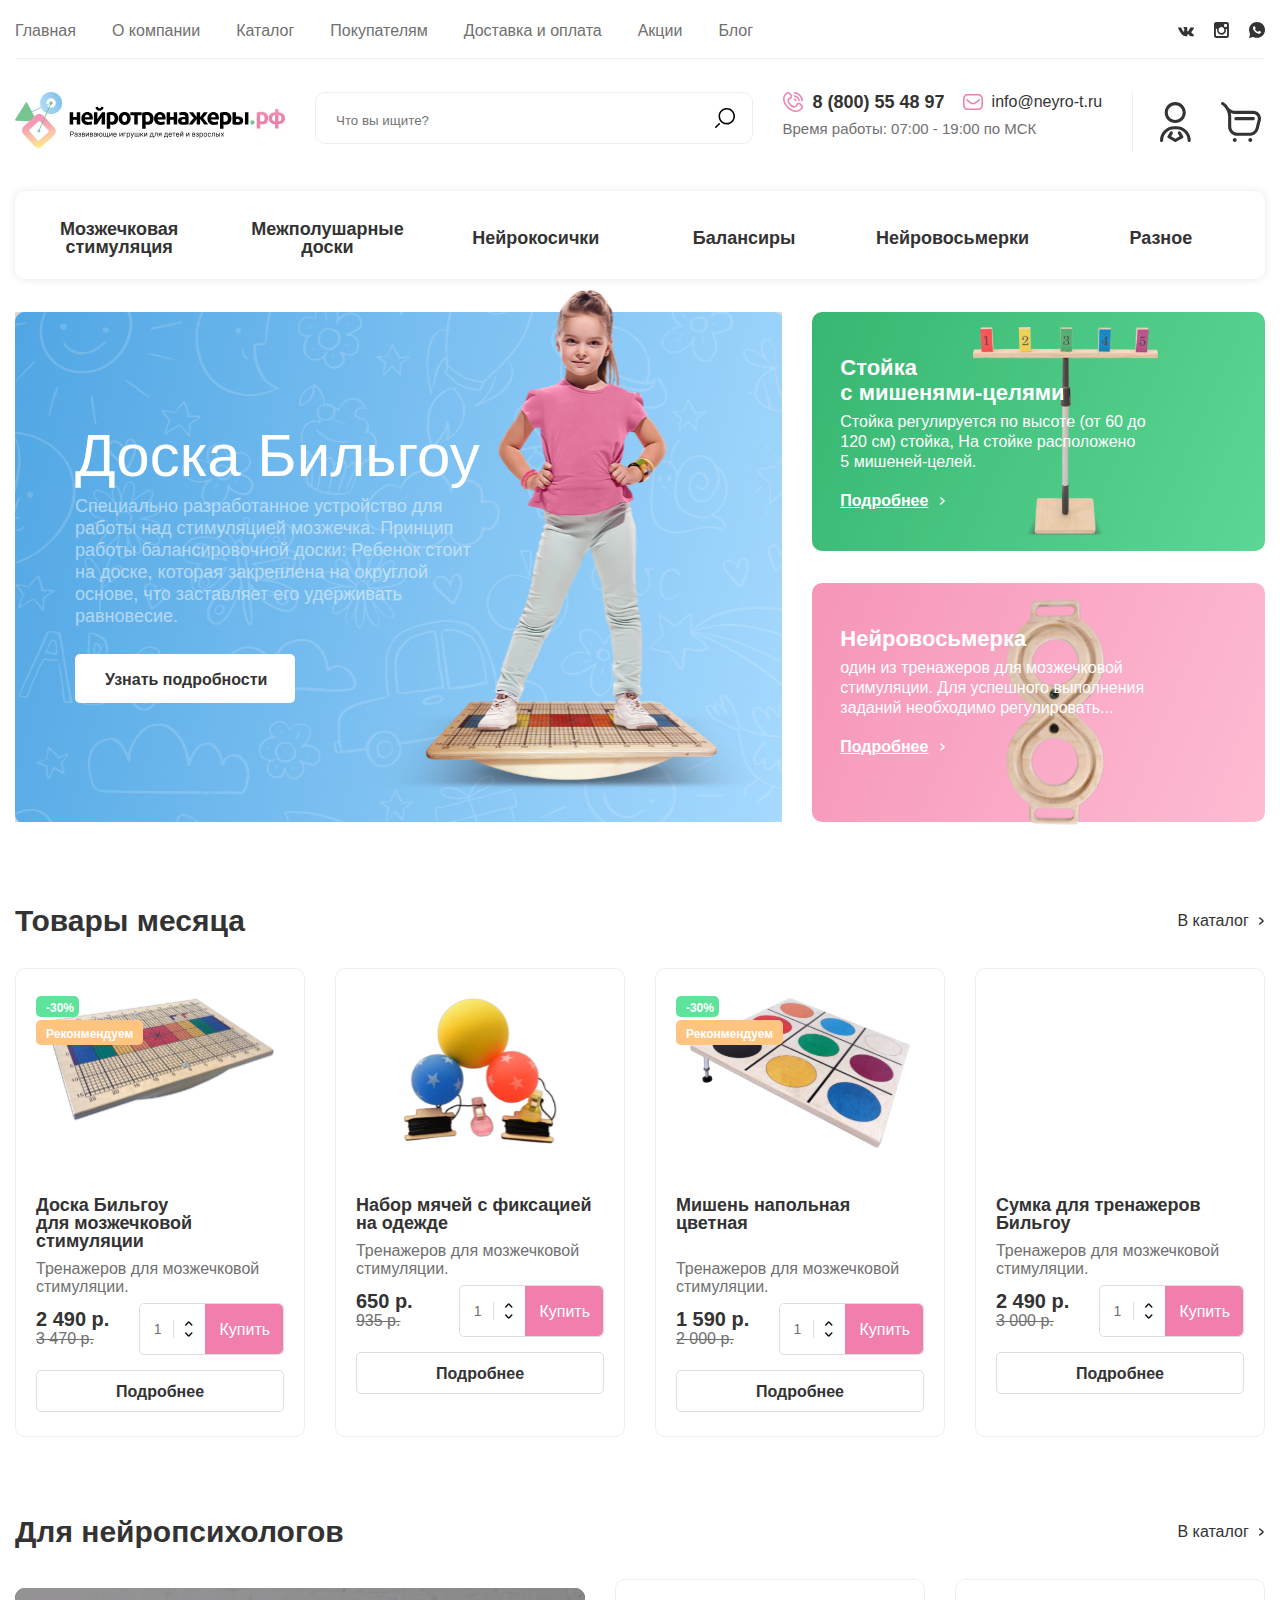
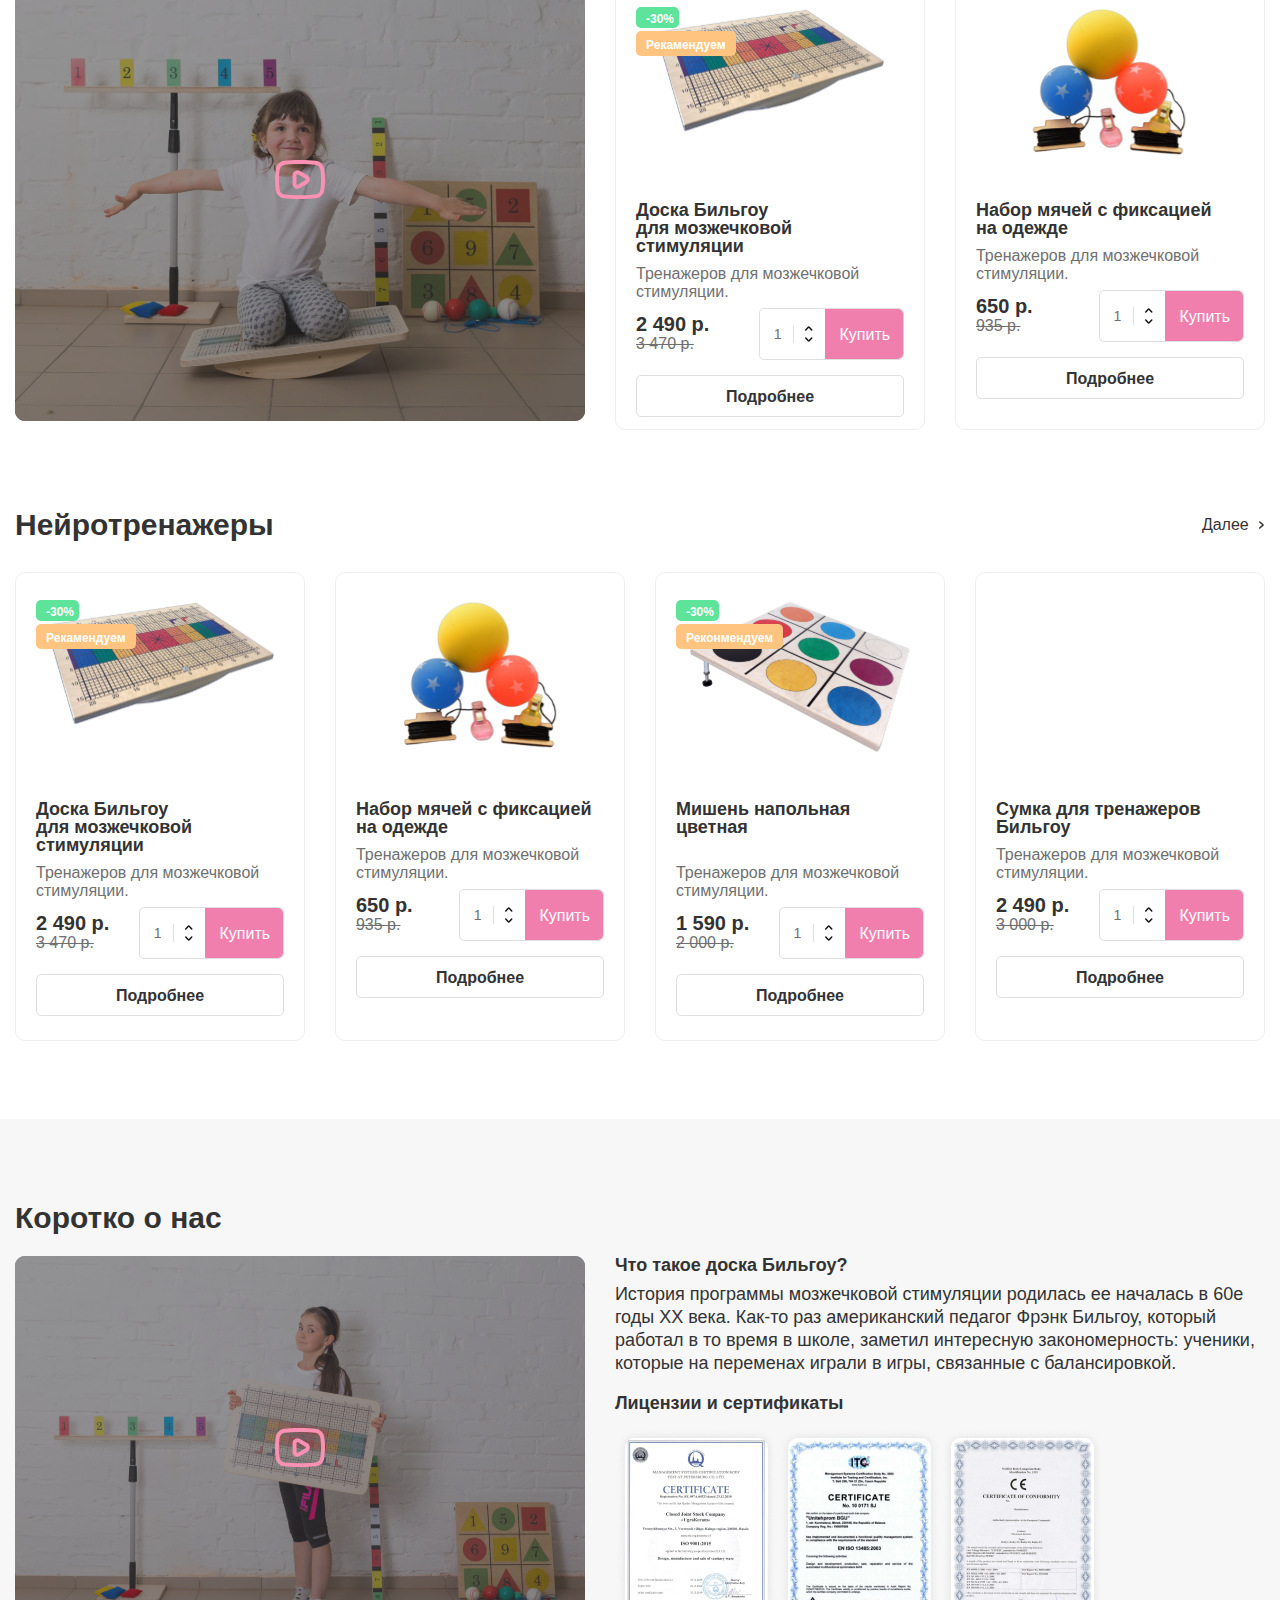
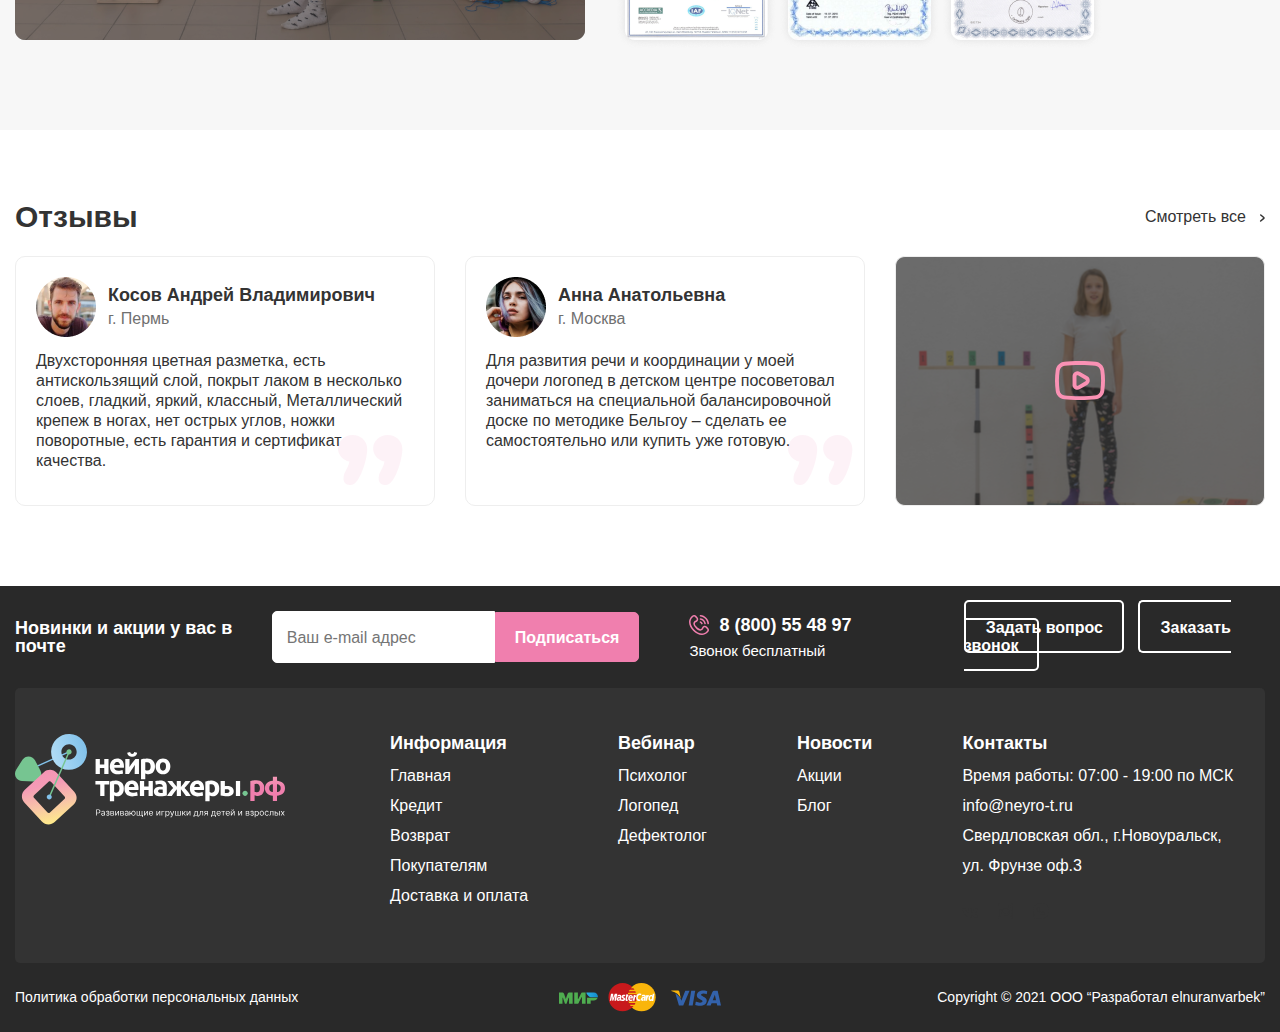
==== commit 4ffeb263: "first commit" ====
--- a/index.html
+++ b/index.html
@@ -22,7 +22,7 @@
                             </div>  
                             <ul class="nav-sub">  
                                 <div class="nav-sub__blog">
-                                    <li class="list-item"><a href="#" class="nav-link">Главная</a></li>  
+                                    <li class="list-item"><a href="#" class="nav-link">Elnur</a></li>  
                                     <li class="list-item"><a href="#" class="nav-link">О компании</a></li>  
                                     <li class="list-item"><a href="#" class="nav-link">Каталог</a></li>  
                                     <li class="list-item"><a href="#" class="nav-link">Покупателям</a></li>  
@@ -141,8 +141,8 @@
             <div class="goods-title">
                 <h1 class="goods-subtitle">Товары месяца</h1>
                 <div class="goods-btn__blog">
-                    <a href="#" class="goods-btn display-none">В каталог <img src="img/arrow-right__black.svg" alt=""></a>
-                    <a href="#" class="goods-btn goods-btn__media" id="title-blog">Еще <img src="img/arrow-right__black.svg" alt=""></a>
+                    <a href="../main-catalog/index.html" class="goods-btn display-none">В каталог <img src="img/arrow-right__black.svg" alt=""></a>
+                    <a href="../main-catalog/index.html" class="goods-btn goods-btn__media" id="title-blog">Еще <img src="img/arrow-right__black.svg" alt=""></a>
                 </div>
             </div>
             <div class="main-goods">
@@ -226,7 +226,7 @@
             <div class="goods-title">
                 <h1 class="goods-subtitle">Для нейропсихологов</h1>
                 <div class="goods-btn__blog">
-                    <a href="#" class="goods-btn">В каталог <img src="img/arrow-right__black.svg" alt=""></a>
+                    <a href="../main-catalog/index.html" class="goods-btn">В каталог <img src="img/arrow-right__black.svg" alt=""></a>
                 </div>
             </div>
             <div class="main-blog">
@@ -276,7 +276,7 @@
             <div class="goods-title">
                 <h1 class="goods-subtitle">Нейротренажеры</h1>
                 <div class="goods-btn__blog">
-                    <a href="#" class="goods-btn">Далее <img src="img/arrow-right__black.svg" alt=""></a>
+                    <a href="../main-catalog/index.html" class="goods-btn">Далее <img src="img/arrow-right__black.svg" alt=""></a>
                 </div>
             </div>
             <div class="main-goods">
--- a/style/style.css
+++ b/style/style.css
@@ -478,7 +478,7 @@
 
 .advice-section .main-advice .advice-blog-right .advice-blog .advice-image__blog {
   position: absolute;
-  width: 35%;
+  width: 27%;
   z-index: -10;
   text-align: right;
 }
@@ -597,7 +597,7 @@
 
 .goods-section .main-goods .goods-blog .goods-blog__title {
   font-weight: 700;
-  font-size: 16px;
+  font-size: 18px;
   line-height: 18px;
   margin-bottom: 10px;
   color: #333;
@@ -825,7 +825,7 @@
 
 .blog-section .main-blog .goods-blog .goods-blog__title {
   font-weight: 700;
-  font-size: 16px;
+  font-size: 18px;
   line-height: 18px;
   margin-bottom: 10px;
   color: #333;
@@ -1147,7 +1147,7 @@
 }
 
 .footer .footer-register .footer-register__form .form-btn {
-  padding: 17px 19px 15px 19px;
+  padding: 16px 19px 14px 19px;
   text-decoration: none;
   border: 1px solid #F07FAE;
   background: #F07FAE;
@@ -1165,6 +1165,7 @@
 }
 
 .footer .footer-register .footer-register__telephone-number {
+  width: 28.8%;
   display: -webkit-box;
   display: -ms-flexbox;
   display: flex;
